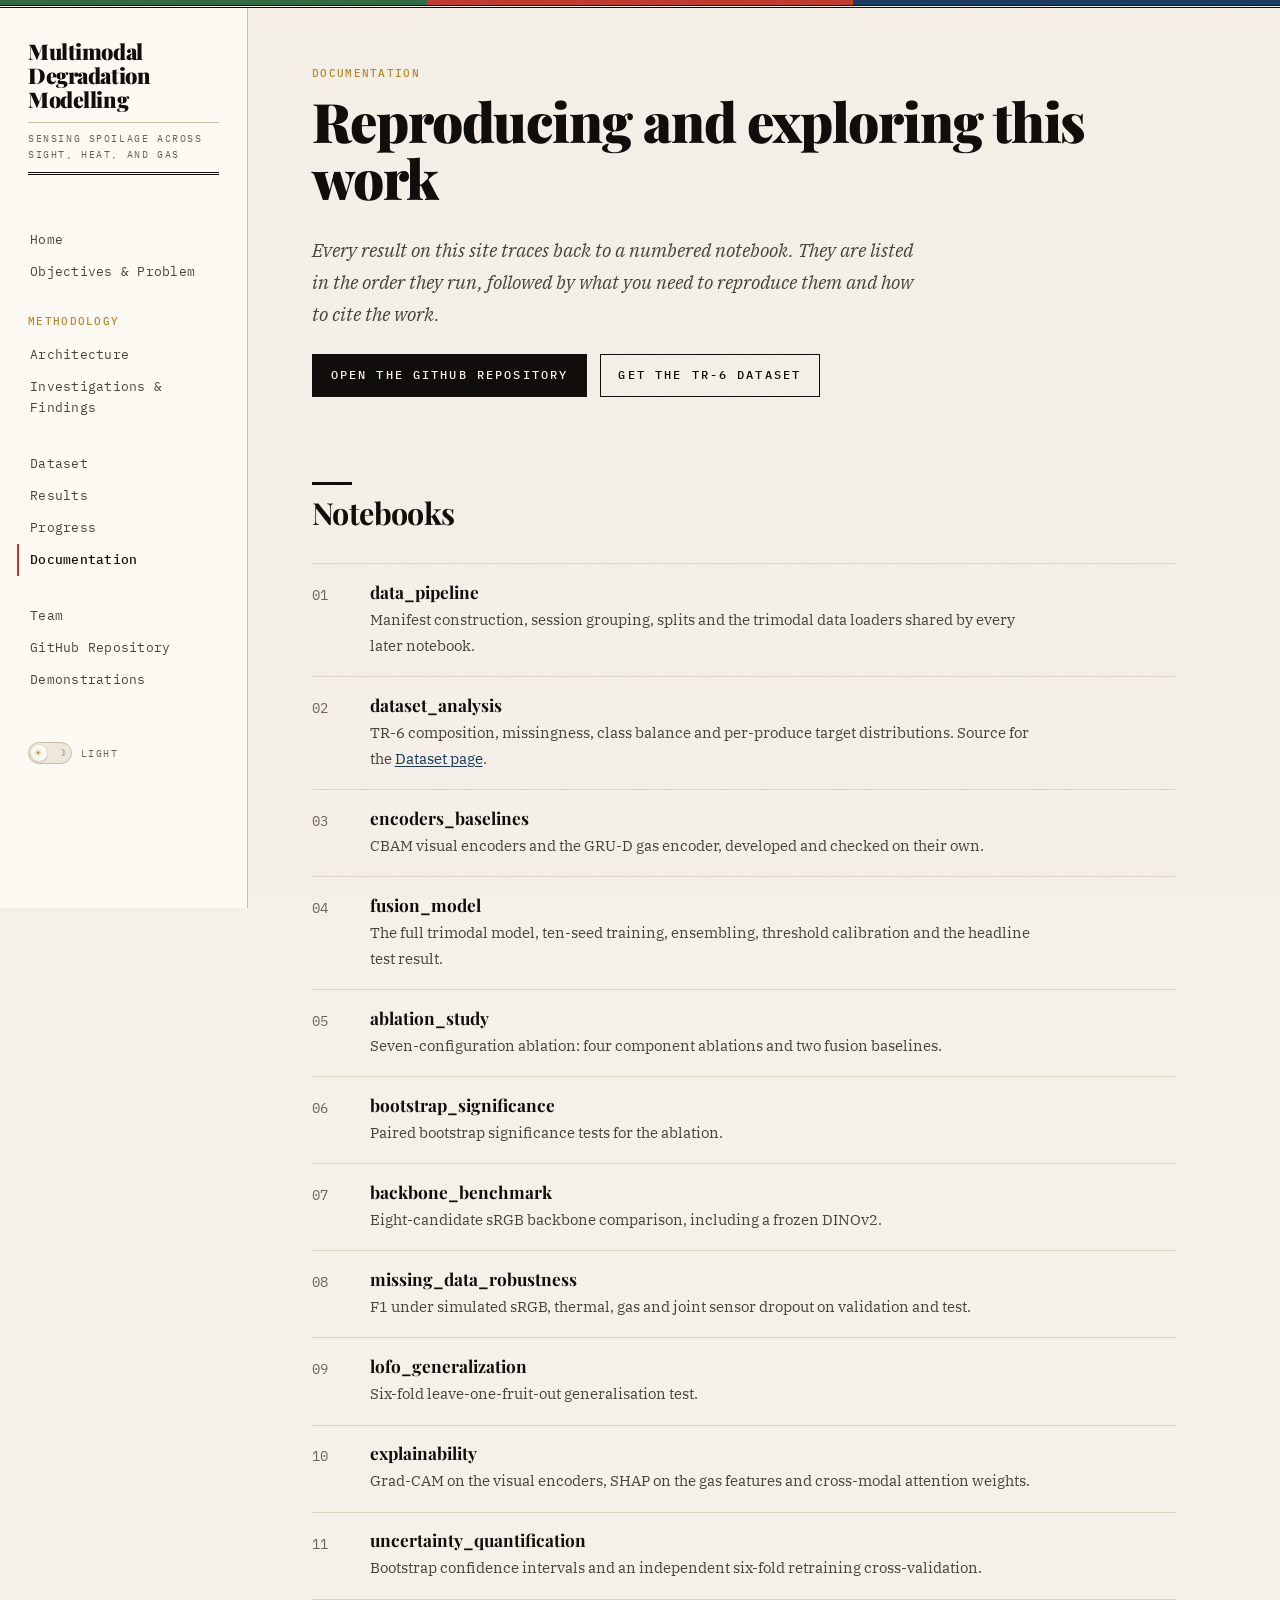
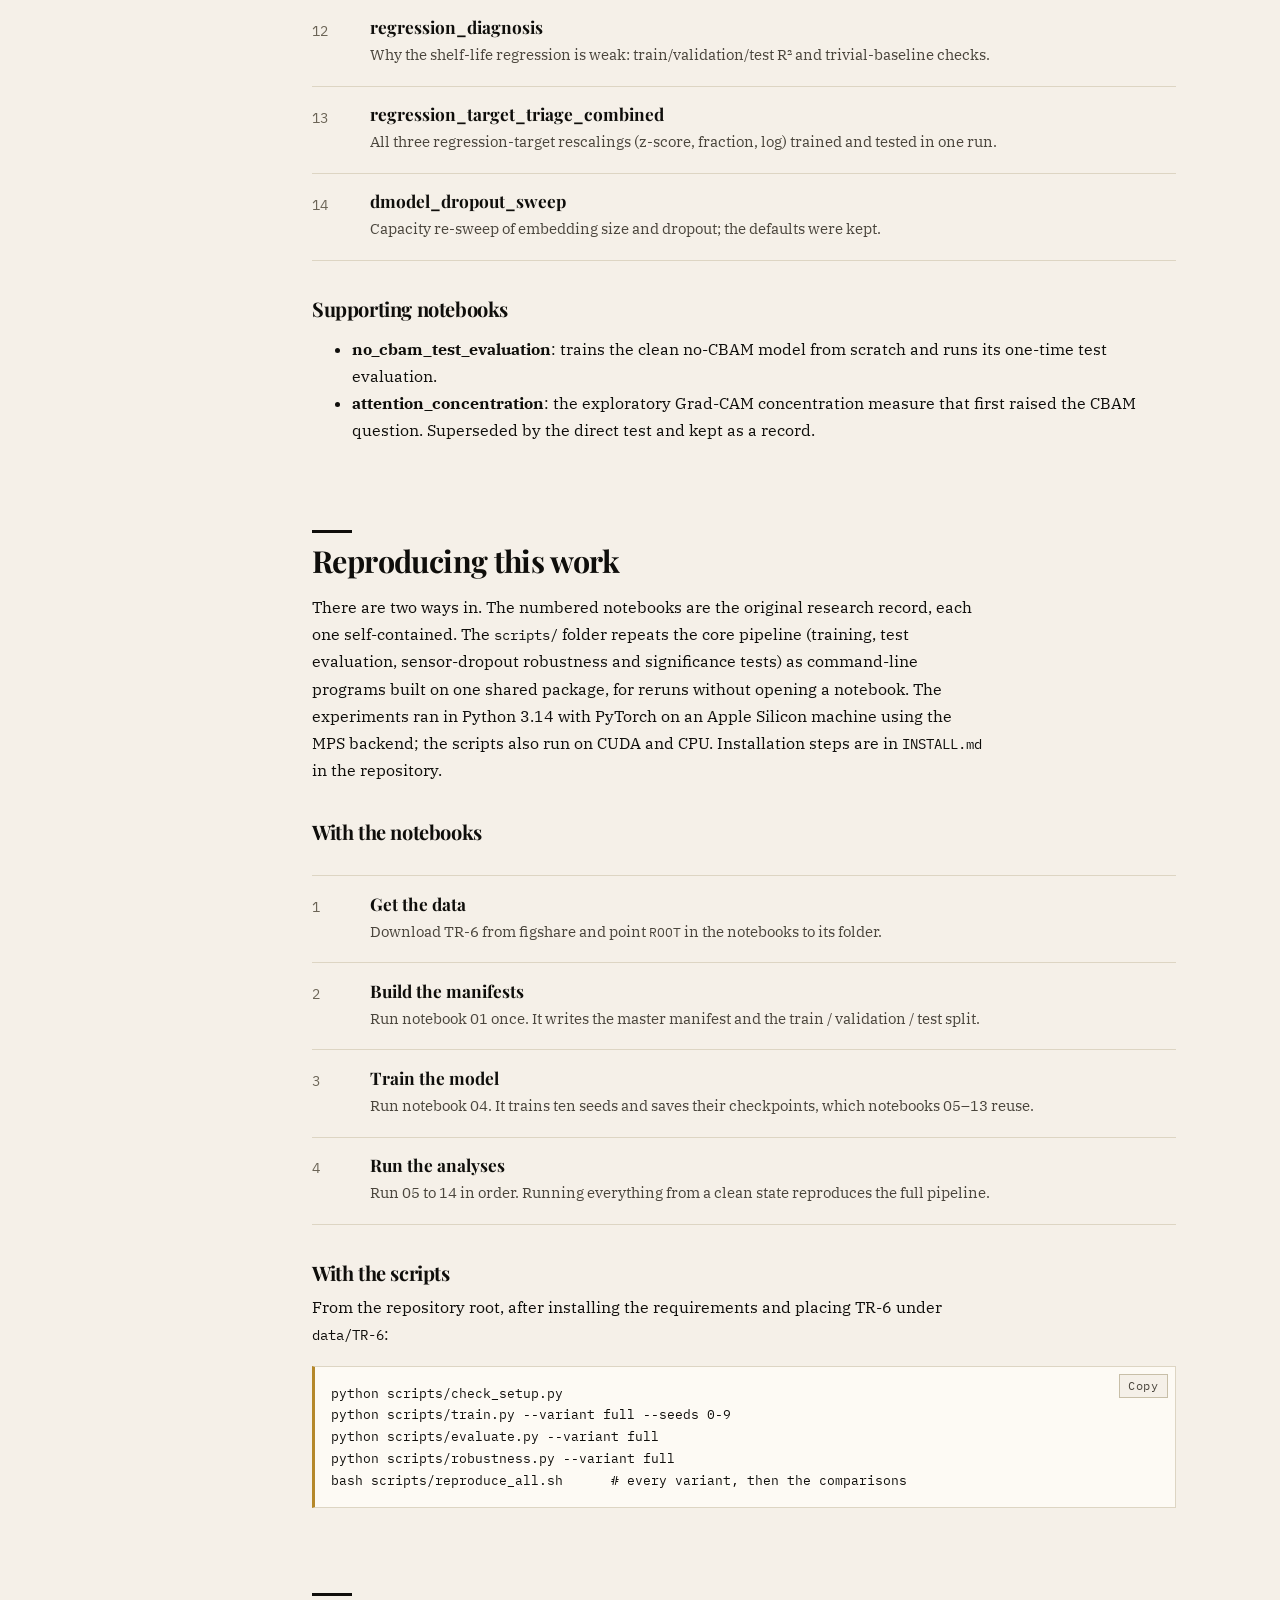
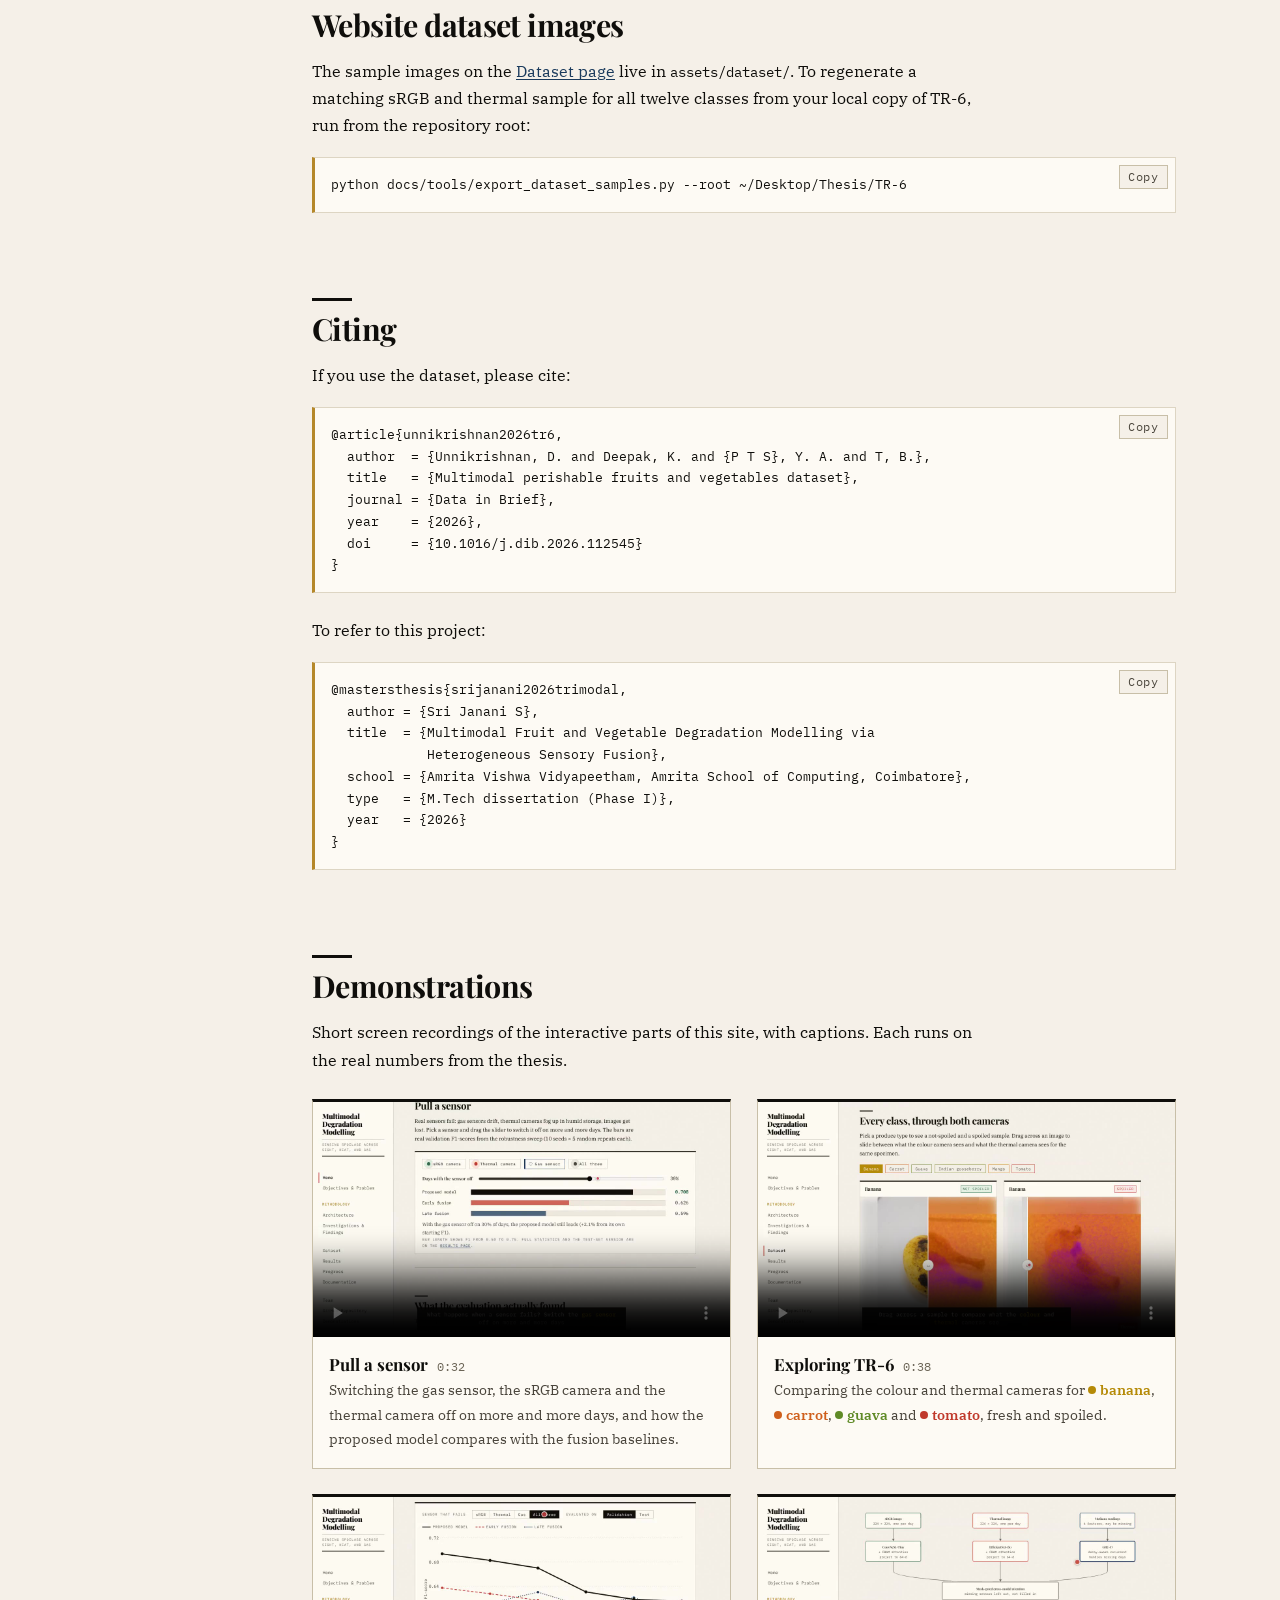
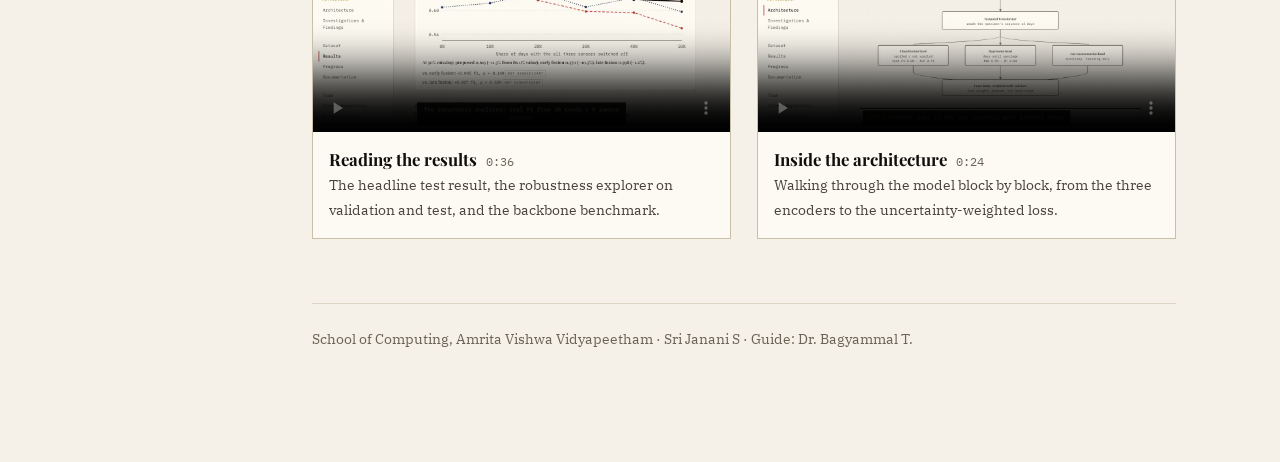
==== docs/documentation.html @ 1de63379 "Add project website for GitHub Pages Static site served from docs/ (Settings -> Pages -> main /docs)" ====
<!DOCTYPE html>
<html lang="en">
<head>
<meta charset="UTF-8">
<script>
  (function () {
    var saved = null;
    try { saved = localStorage.getItem('theme'); } catch (e) {}
    var theme = saved || (window.matchMedia && window.matchMedia('(prefers-color-scheme: dark)').matches ? 'dark' : 'light');
    document.documentElement.setAttribute('data-theme', theme);
  })();
</script>
<meta name="viewport" content="width=device-width, initial-scale=1.0">
<title>Documentation &middot; Multimodal Fruit &amp; Vegetable Degradation Modelling</title>
<meta name="description" content="The notebook pipeline behind every result, how to reproduce it, and how to cite the work.">
<meta property="og:title" content="Documentation &middot; Multimodal Fruit &amp; Vegetable Degradation Modelling">
<meta property="og:description" content="The notebook pipeline behind every result, how to reproduce it, and how to cite the work.">
<meta property="og:image" content="assets/figures/dataset_samples.jpg">
<link rel="icon" href="data:image/svg+xml,%3Csvg xmlns='http://www.w3.org/2000/svg' viewBox='0 0 30 30'%3E%3Crect width='10' height='30' fill='%233F6B4A'/%3E%3Crect x='10' width='10' height='30' fill='%23C1502E'/%3E%3Crect x='20' width='10' height='30' fill='%233E5C99'/%3E%3C/svg%3E">
<link rel="preconnect" href="https://fonts.googleapis.com">
<link href="https://fonts.googleapis.com/css2?family=Playfair+Display:wght@700;900&family=IBM+Plex+Mono:wght@300;400;500&family=IBM+Plex+Serif:ital,wght@0,400;0,600;1,400&display=swap" rel="stylesheet">
<link rel="stylesheet" href="styles.css">
</head>
<body>

<div class="tri-band"><span class="b-rgb"></span><span class="b-ir"></span><span class="b-gas"></span></div>

<div class="shell">
  <aside class="sidebar">
    <div class="sidebar-head">
      <div>
        <a href="index.html" class="sidebar-brand">Multimodal Degradation Modelling</a>
        <div class="sidebar-tagline">Sensing spoilage across sight, heat, and gas</div>
      </div>
      <button class="menu-toggle" type="button" aria-expanded="false">Menu</button>
    </div>
    <nav aria-label="Site">
      <div class="sidebar-group">
        <a href="index.html" class="nav-link">Home</a>
        <a href="objectives.html" class="nav-link">Objectives &amp; Problem</a>
      </div>
      <div class="sidebar-group">
        <div class="sidebar-group-label">Methodology</div>
        <a href="methodology.html" class="nav-link">Architecture</a>
        <a href="methodology.html#investigations" class="nav-link">Investigations &amp; Findings</a>
      </div>
      <div class="sidebar-group">
        <a href="dataset.html" class="nav-link">Dataset</a>
        <a href="results.html" class="nav-link">Results</a>
        <a href="progress.html" class="nav-link">Progress</a>
        <a href="documentation.html" class="nav-link active" aria-current="page">Documentation</a>
      </div>
      <div class="sidebar-group">
        <a href="team.html" class="nav-link">Team</a>
        <a href="https://github.com/srijanani2073/multimodal-fruit-spoilage-detection" class="nav-link">GitHub Repository</a>
        <a href="documentation.html#demos" class="nav-link">Demonstrations</a>
      </div>
    </nav>
    <button class="theme-toggle" type="button" aria-label="Toggle light and dark mode">
      <span class="toggle-track" aria-hidden="true"><span class="toggle-icon toggle-sun">&#9728;</span><span class="toggle-icon toggle-moon">&#9789;</span><span class="toggle-knob"></span></span>
      <span class="toggle-label" aria-hidden="true"></span>
    </button>
  </aside>

  <main id="main">

    <p class="kicker">Documentation</p>
    <h1>Reproducing and exploring this work</h1>
    <p class="lede">
      Every result on this site traces back to a numbered notebook. They are listed in the order
      they run, followed by what you need to reproduce them and how to cite the work.
    </p>
    <div class="btn-row" style="margin:1.5rem 0 0">
      <a href="https://github.com/srijanani2073/multimodal-fruit-spoilage-detection" class="btn primary">Open the GitHub repository</a>
      <a href="https://doi.org/10.6084/m9.figshare.30783827" class="btn">Get the TR-6 dataset</a>
    </div>

    <h2>Notebooks</h2>
    <ol class="sequence">
      <li><span class="num">01</span><div><h4>data_pipeline</h4><p>Manifest construction, session grouping, splits and the trimodal data loaders shared by every later notebook.</p></div></li>
      <li><span class="num">02</span><div><h4>dataset_analysis</h4><p>TR-6 composition, missingness, class balance and per-produce target distributions. Source for the <a href="dataset.html">Dataset page</a>.</p></div></li>
      <li><span class="num">03</span><div><h4>encoders_baselines</h4><p>CBAM visual encoders and the GRU-D gas encoder, developed and checked on their own.</p></div></li>
      <li><span class="num">04</span><div><h4>fusion_model</h4><p>The full trimodal model, ten-seed training, ensembling, threshold calibration and the headline test result.</p></div></li>
      <li><span class="num">05</span><div><h4>ablation_study</h4><p>Seven-configuration ablation: four component ablations and two fusion baselines.</p></div></li>
      <li><span class="num">06</span><div><h4>bootstrap_significance</h4><p>Paired bootstrap significance tests for the ablation.</p></div></li>
      <li><span class="num">07</span><div><h4>backbone_benchmark</h4><p>Eight-candidate sRGB backbone comparison, including a frozen DINOv2.</p></div></li>
      <li><span class="num">08</span><div><h4>missing_data_robustness</h4><p>F1 under simulated sRGB, thermal, gas and joint sensor dropout on validation and test.</p></div></li>
      <li><span class="num">09</span><div><h4>lofo_generalization</h4><p>Six-fold leave-one-fruit-out generalisation test.</p></div></li>
      <li><span class="num">10</span><div><h4>explainability</h4><p>Grad-CAM on the visual encoders, SHAP on the gas features and cross-modal attention weights.</p></div></li>
      <li><span class="num">11</span><div><h4>uncertainty_quantification</h4><p>Bootstrap confidence intervals and an independent six-fold retraining cross-validation.</p></div></li>
      <li><span class="num">12</span><div><h4>regression_diagnosis</h4><p>Why the shelf-life regression is weak: train/validation/test R&sup2; and trivial-baseline checks.</p></div></li>
      <li><span class="num">13</span><div><h4>regression_target_triage_combined</h4><p>All three regression-target rescalings (z-score, fraction, log) trained and tested in one run.</p></div></li>
      <li><span class="num">14</span><div><h4>dmodel_dropout_sweep</h4><p>Capacity re-sweep of embedding size and dropout; the defaults were kept.</p></div></li>
    </ol>

    <h3>Supporting notebooks</h3>
    <ul>
      <li><strong>no_cbam_test_evaluation</strong>: trains the clean no-CBAM model from scratch and runs its one-time test evaluation.</li>
      <li><strong>attention_concentration</strong>: the exploratory Grad-CAM concentration measure that first raised the CBAM question. Superseded by the direct test and kept as a record.</li>
    </ul>

    <h2>Reproducing this work</h2>
    <p>
      There are two ways in. The numbered notebooks are the original research record, each one
      self-contained. The <code>scripts/</code> folder repeats the core pipeline (training, test
      evaluation, sensor-dropout robustness and significance tests) as command-line programs built
      on one shared package, for reruns without opening a notebook. The experiments ran in Python
      3.14 with PyTorch on an Apple Silicon machine using the MPS backend; the scripts also run on
      CUDA and CPU. Installation steps are in <code>INSTALL.md</code> in the repository.
    </p>
    <h3>With the notebooks</h3>
    <ol class="sequence">
      <li><span class="num">1</span><div><h4>Get the data</h4><p>Download TR-6 from figshare and point <code>ROOT</code> in the notebooks to its folder.</p></div></li>
      <li><span class="num">2</span><div><h4>Build the manifests</h4><p>Run notebook 01 once. It writes the master manifest and the train / validation / test split.</p></div></li>
      <li><span class="num">3</span><div><h4>Train the model</h4><p>Run notebook 04. It trains ten seeds and saves their checkpoints, which notebooks 05&ndash;13 reuse.</p></div></li>
      <li><span class="num">4</span><div><h4>Run the analyses</h4><p>Run 05 to 14 in order. Running everything from a clean state reproduces the full pipeline.</p></div></li>
    </ol>

    <h3>With the scripts</h3>
    <p>From the repository root, after installing the requirements and placing TR-6 under <code>data/TR-6</code>:</p>
    <div class="cite"><pre id="cmd-scripts">python scripts/check_setup.py
python scripts/train.py --variant full --seeds 0-9
python scripts/evaluate.py --variant full
python scripts/robustness.py --variant full
bash scripts/reproduce_all.sh      # every variant, then the comparisons</pre><button class="copy-btn" type="button" data-copy="cmd-scripts">Copy</button></div>

    <h2>Website dataset images</h2>
    <p>
      The sample images on the <a href="dataset.html">Dataset page</a> live in
      <code>assets/dataset/</code>. To regenerate a matching sRGB and thermal sample for all twelve
      classes from your local copy of TR-6, run from the repository root:
    </p>
    <div class="cite"><pre id="cmd-export">python docs/tools/export_dataset_samples.py --root ~/Desktop/Thesis/TR-6</pre><button class="copy-btn" type="button" data-copy="cmd-export">Copy</button></div>

    <h2>Citing</h2>
    <p>If you use the dataset, please cite:</p>
    <div class="cite"><pre id="bib-dataset">@article{unnikrishnan2026tr6,
  author  = {Unnikrishnan, D. and Deepak, K. and {P T S}, Y. A. and T, B.},
  title   = {Multimodal perishable fruits and vegetables dataset},
  journal = {Data in Brief},
  year    = {2026},
  doi     = {10.1016/j.dib.2026.112545}
}</pre><button class="copy-btn" type="button" data-copy="bib-dataset">Copy</button></div>
    <p>To refer to this project:</p>
    <div class="cite"><pre id="bib-thesis">@mastersthesis{srijanani2026trimodal,
  author = {Sri Janani S},
  title  = {Multimodal Fruit and Vegetable Degradation Modelling via
            Heterogeneous Sensory Fusion},
  school = {Amrita Vishwa Vidyapeetham, Amrita School of Computing, Coimbatore},
  type   = {M.Tech dissertation (Phase I)},
  year   = {2026}
}</pre><button class="copy-btn" type="button" data-copy="bib-thesis">Copy</button></div>

    <h2 id="demos">Demonstrations</h2>
    <p>
      Short screen recordings of the interactive parts of this site, with captions. Each runs on
      the real numbers from the thesis.
    </p>
    <div class="demos">
      <figure class="demo">
        <video controls preload="metadata" playsinline poster="assets/video/demo-sensor.jpg">
          <source src="assets/video/demo-sensor.mp4" type="video/mp4">
        </video>
        <figcaption><b>Pull a sensor</b> <span class="muted">0:32</span><br>Switching the gas sensor, the sRGB camera and the thermal camera off on more and more days, and how the proposed model compares with the fusion baselines.</figcaption>
      </figure>
      <figure class="demo">
        <video controls preload="metadata" playsinline poster="assets/video/demo-dataset.jpg">
          <source src="assets/video/demo-dataset.mp4" type="video/mp4">
        </video>
        <figcaption><b>Exploring TR-6</b> <span class="muted">0:38</span><br>Comparing the colour and thermal cameras for banana, carrot, guava and tomato, fresh and spoiled.</figcaption>
      </figure>
      <figure class="demo">
        <video controls preload="metadata" playsinline poster="assets/video/demo-results.jpg">
          <source src="assets/video/demo-results.mp4" type="video/mp4">
        </video>
        <figcaption><b>Reading the results</b> <span class="muted">0:36</span><br>The headline test result, the robustness explorer on validation and test, and the backbone benchmark.</figcaption>
      </figure>
      <figure class="demo">
        <video controls preload="metadata" playsinline poster="assets/video/demo-architecture.jpg">
          <source src="assets/video/demo-architecture.mp4" type="video/mp4">
        </video>
        <figcaption><b>Inside the architecture</b> <span class="muted">0:24</span><br>Walking through the model block by block, from the three encoders to the uncertainty-weighted loss.</figcaption>
      </figure>
    </div>

    <footer class="page-footer">
      <p>School of Computing, Amrita Vishwa Vidyapeetham &middot; Sri Janani S &middot; Guide: Dr. Bagyammal T.</p>
    </footer>
  </main>
</div>

<script src="theme.js"></script>
<script src="site.js"></script>
</body>
</html>
---- docs/styles.css ----
/* ============================================================
   Design tokens
   ============================================================ */
:root {
  --paper: #F6F5F1;
  --paper-raised: #FCFBF8;
  --ink: #1E2124;
  --ink-soft: #52585C;
  --ink-faint: #8A8F91;
  --hairline: #D8D6CE;
  --hairline-strong: #B9B6AA;

  --rgb-accent: #3F6B4A;
  --rgb-accent-soft: #E7EEE7;
  --ir-accent: #C1502E;
  --ir-accent-soft: #F5E5DD;
  --gas-accent: #3E5C99;
  --gas-accent-soft: #E4E9F3;

  --font-head: 'Space Grotesk', 'Arial Narrow', sans-serif;
  --font-body: 'Source Serif 4', Georgia, serif;
  --font-mono: 'IBM Plex Mono', 'Courier New', monospace;

  --content-max: 42rem;
  --wide-max: 62rem;
  --sidebar-w: 15.5rem;
}

/* Dark theme: not a naive inversion. Accents are brightened specifically
   for dark-background contrast, since the light-mode greens/oranges/blues
   read as muddy on a dark surface at the same saturation and lightness. */
html[data-theme="dark"] {
  --paper: #18191B;
  --paper-raised: #212325;
  --ink: #EDEBE4;
  --ink-soft: #B8B6AC;
  --ink-faint: #7A7D76;
  --hairline: #35373A;
  --hairline-strong: #4A4C46;

  --rgb-accent: #6FAE7D;
  --rgb-accent-soft: #24352A;
  --ir-accent: #E2794F;
  --ir-accent-soft: #3A2820;
  --gas-accent: #8AA3DE;
  --gas-accent-soft: #232B3D;
}

html, body { transition: background-color 0.15s ease, color 0.15s ease; }

/* ============================================================
   Theme toggle -- icon-only, sun/moon swap
   ============================================================ */
.theme-toggle {
  display: inline-flex;
  align-items: center;
  justify-content: center;
  width: 2.3rem;
  height: 2.3rem;
  border: 1px solid var(--hairline-strong);
  border-radius: 50%;
  background: none;
  color: var(--ink-soft);
  cursor: pointer;
  margin: 1.4rem 0 0.4rem;
  padding: 0;
}
.theme-toggle:hover { color: var(--ink); border-color: var(--ink-soft); }
.theme-toggle svg { width: 17px; height: 17px; display: block; }
.theme-toggle .icon-moon { display: none; }
html[data-theme="dark"] .theme-toggle .icon-sun { display: none; }
html[data-theme="dark"] .theme-toggle .icon-moon { display: block; }

* { box-sizing: border-box; }
html { scroll-behavior: smooth; }

body {
  margin: 0;
  background: var(--paper);
  color: var(--ink);
  font-family: var(--font-body);
  font-size: 17px;
  line-height: 1.6;
  -webkit-font-smoothing: antialiased;
}

h1, h2, h3, h4 {
  font-family: var(--font-head);
  font-weight: 500;
  letter-spacing: -0.01em;
  line-height: 1.15;
  margin: 0 0 0.5em 0;
  color: var(--ink);
}

h1 { font-size: clamp(2rem, 4vw, 3rem); font-weight: 600; }
h2 { font-size: clamp(1.5rem, 2.6vw, 1.9rem); margin-top: 2.6em; }
h3 { font-size: 1.25rem; margin-top: 1.8em; }
h4 { font-size: 1.02rem; text-transform: none; margin-top: 1.4em; color: var(--ink-soft); }

p { margin: 0 0 1.1em 0; max-width: var(--content-max); }
a { color: var(--gas-accent); text-decoration-thickness: 1px; text-underline-offset: 2px; }
a:hover { color: var(--ir-accent); }

::selection { background: var(--rgb-accent-soft); }

/* Visible keyboard focus, always */
a:focus-visible, button:focus-visible, [tabindex]:focus-visible {
  outline: 2px solid var(--gas-accent);
  outline-offset: 2px;
}

@media (prefers-reduced-motion: reduce) {
  html { scroll-behavior: auto; }
  * { animation-duration: 0.001ms !important; transition-duration: 0.001ms !important; }
}

/* ============================================================
   Tri-band motif -- the one recurring bold element
   ============================================================ */
.tri-band {
  display: flex;
  height: 6px;
  width: 100%;
}
.tri-band span { flex: 1; }
.tri-band .b-rgb { background: var(--rgb-accent); }
.tri-band .b-ir { background: var(--ir-accent); }
.tri-band .b-gas { background: var(--gas-accent); }

.tri-band.thin { height: 3px; }

/* ============================================================
   Shell layout: sidebar + main
   ============================================================ */
.shell {
  display: grid;
  grid-template-columns: var(--sidebar-w) 1fr;
  min-height: 100vh;
}

.sidebar {
  border-right: 1px solid var(--hairline);
  padding: 2rem 1.75rem;
  position: sticky;
  top: 0;
  height: 100vh;
  overflow-y: auto;
  background: var(--paper-raised);
}

.sidebar-brand {
  font-family: var(--font-head);
  font-weight: 600;
  font-size: 1.05rem;
  line-height: 1.3;
  margin-bottom: 0.2rem;
  color: var(--ink);
  text-decoration: none;
  display: block;
}
.sidebar-brand:hover { color: var(--ink); }
.sidebar-tagline {
  font-family: var(--font-body);
  font-style: italic;
  font-size: 0.85rem;
  color: var(--ink-faint);
  margin-bottom: 1.6rem;
}

.sidebar nav { margin-top: 1.5rem; }
.sidebar-group { margin-bottom: 1.5rem; }
.sidebar-group-label {
  font-family: var(--font-head);
  font-size: 0.72rem;
  letter-spacing: 0.04em;
  color: var(--ink-faint);
  margin-bottom: 0.5rem;
  font-weight: 500;
}
.sidebar a.nav-link {
  display: block;
  font-family: var(--font-head);
  font-size: 0.92rem;
  color: var(--ink-soft);
  text-decoration: none;
  padding: 0.32rem 0;
  border-left: 2px solid transparent;
  padding-left: 0.7rem;
  margin-left: -0.7rem;
}
.sidebar a.nav-link:hover { color: var(--ink); }
.sidebar a.nav-link.active {
  color: var(--ink);
  border-left-color: var(--gas-accent);
  font-weight: 500;
}

main {
  padding: 3.5rem 4rem 6rem;
  max-width: var(--wide-max);
}

@media (max-width: 900px) {
  .shell { grid-template-columns: 1fr; }
  .sidebar {
    position: relative;
    height: auto;
    border-right: none;
    border-bottom: 1px solid var(--hairline);
  }
  main { padding: 2rem 1.5rem 4rem; }
}

/* ============================================================
   Typography helpers
   ============================================================ */
.lede {
  font-size: 1.18rem;
  color: var(--ink-soft);
  max-width: 38rem;
}

.kicker {
  font-family: var(--font-head);
  font-size: 0.8rem;
  color: var(--ink-faint);
  margin-bottom: 0.6rem;
}

hr.rule {
  border: none;
  border-top: 1px solid var(--hairline);
  margin: 2.5rem 0;
}

/* ============================================================
   Modality tags -- used wherever a finding/section relates to
   a specific sensing channel
   ============================================================ */
.tag {
  display: inline-flex;
  align-items: center;
  gap: 0.4em;
  font-family: var(--font-head);
  font-size: 0.78rem;
  padding: 0.2em 0.65em;
  border-radius: 3px;
  border: 1px solid var(--hairline-strong);
  color: var(--ink-soft);
  margin: 0 0.4em 0.4em 0;
}
.tag .dot { width: 7px; height: 7px; border-radius: 50%; flex: none; }
.tag.rgb { border-color: var(--rgb-accent); color: var(--rgb-accent); background: var(--rgb-accent-soft); }
.tag.rgb .dot { background: var(--rgb-accent); }
.tag.ir { border-color: var(--ir-accent); color: var(--ir-accent); background: var(--ir-accent-soft); }
.tag.ir .dot { background: var(--ir-accent); }
.tag.gas { border-color: var(--gas-accent); color: var(--gas-accent); background: var(--gas-accent-soft); }
.tag.gas .dot { background: var(--gas-accent); }

/* ============================================================
   Data tables -- tabular figures for real numeric data, not
   decorative monospace elsewhere
   ============================================================ */
table.data {
  border-collapse: collapse;
  width: 100%;
  margin: 1.5rem 0 2rem;
  font-family: var(--font-mono);
  font-size: 0.88rem;
  font-variant-numeric: tabular-nums;
}
table.data caption {
  font-family: var(--font-body);
  font-style: italic;
  color: var(--ink-soft);
  text-align: left;
  margin-bottom: 0.6rem;
  font-size: 0.95rem;
}
table.data th, table.data td {
  text-align: right;
  padding: 0.55rem 0.9rem;
  border-bottom: 1px solid var(--hairline);
}
table.data th:first-child, table.data td:first-child {
  text-align: left;
  font-family: var(--font-body);
  font-variant-numeric: normal;
}
table.data thead th {
  font-family: var(--font-head);
  font-size: 0.75rem;
  color: var(--ink-soft);
  font-weight: 500;
  border-bottom: 1px solid var(--hairline-strong);
}
table.data tbody tr:hover { background: var(--paper-raised); }
table.data .best { color: var(--rgb-accent); font-weight: 600; }
table.data .worst { color: var(--ir-accent); }

/* ============================================================
   Numbered sequence -- earned use only (Progress, investigation log)
   ============================================================ */
.sequence { list-style: none; margin: 2rem 0; padding: 0; }
.sequence li {
  display: grid;
  grid-template-columns: 2.6rem 1fr;
  gap: 1rem;
  padding: 1.1rem 0;
  border-top: 1px solid var(--hairline);
}
.sequence li:last-child { border-bottom: 1px solid var(--hairline); }
.sequence .num {
  font-family: var(--font-mono);
  font-size: 0.85rem;
  color: var(--ink-faint);
  padding-top: 0.15rem;
}
.sequence h4 { margin: 0 0 0.3em 0; color: var(--ink); }
.sequence p { margin: 0; color: var(--ink-soft); font-size: 0.95rem; }

/* ============================================================
   Phase timeline -- vertical spine, distinct from .sequence
   since this is genuinely time-based rather than topical
   ============================================================ */
.timeline { position: relative; margin: 2.5rem 0; padding-left: 2.2rem; }
.timeline::before {
  content: "";
  position: absolute;
  left: 0.4rem;
  top: 0.4rem;
  bottom: 0.4rem;
  width: 1px;
  background: var(--hairline-strong);
}
.phase { position: relative; margin-bottom: 2.4rem; }
.phase:last-child { margin-bottom: 0; }
.phase::before {
  content: "";
  position: absolute;
  left: -2.2rem;
  top: 0.3rem;
  width: 9px;
  height: 9px;
  border-radius: 50%;
  background: var(--paper);
  border: 2px solid var(--ink-faint);
}
.phase.current::before { border-color: var(--gas-accent); background: var(--gas-accent); }
.phase-header {
  display: flex;
  align-items: baseline;
  gap: 0.7rem;
  flex-wrap: wrap;
}
.phase-title {
  font-family: var(--font-head);
  font-size: 1.08rem;
  font-weight: 500;
  color: var(--ink);
}
.phase-status {
  font-family: var(--font-head);
  font-size: 0.72rem;
  color: var(--ink-faint);
  border: 1px solid var(--hairline-strong);
  border-radius: 3px;
  padding: 0.1em 0.5em;
}
.phase.current .phase-status { color: var(--gas-accent); border-color: var(--gas-accent); }
.phase-milestones {
  list-style: none;
  margin: 0.7rem 0 0;
  padding: 0;
}
.phase-milestones li {
  font-size: 0.94rem;
  color: var(--ink-soft);
  padding: 0.2rem 0;
}
.phase-milestones li::before { content: "\2022\00a0\00a0"; color: var(--ink-faint); }

/* ============================================================
   Metric strip -- headline numbers, restrained (not SaaS cards)
   ============================================================ */
.metric-strip {
  display: grid;
  grid-template-columns: repeat(auto-fit, minmax(9rem, 1fr));
  gap: 0;
  border-top: 1px solid var(--hairline-strong);
  border-bottom: 1px solid var(--hairline-strong);
  margin: 2rem 0;
}
.metric {
  padding: 1.3rem 1.4rem;
  border-left: 1px solid var(--hairline);
}
.metric:first-child { border-left: none; }
.metric .value {
  font-family: var(--font-mono);
  font-size: 1.9rem;
  font-variant-numeric: tabular-nums;
  color: var(--ink);
  display: block;
}
.metric .label {
  font-family: var(--font-head);
  font-size: 0.78rem;
  color: var(--ink-soft);
  margin-top: 0.25rem;
}
@media (max-width: 640px) {
  .metric-strip { grid-template-columns: repeat(2, 1fr); }
  .metric { border-left: none; border-top: 1px solid var(--hairline); }
  .metric:nth-child(odd) { border-left: none; }
}

/* ============================================================
   Callout -- honest findings, limitations, negative results
   ============================================================ */
.callout {
  border-left: 3px solid var(--ink-faint);
  padding: 0.9rem 1.3rem;
  margin: 1.8rem 0;
  background: var(--paper-raised);
  font-size: 0.97rem;
}
.callout.finding { border-left-color: var(--rgb-accent); }
.callout.limitation { border-left-color: var(--ir-accent); }
.callout p:last-child { margin-bottom: 0; }
.callout .callout-label {
  font-family: var(--font-head);
  font-size: 0.78rem;
  color: var(--ink-soft);
  margin-bottom: 0.4rem;
}

/* ============================================================
   Buttons / links -- plain, active-voice, no arrow suffixes
   ============================================================ */
.btn {
  display: inline-block;
  font-family: var(--font-head);
  font-size: 0.92rem;
  padding: 0.6em 1.2em;
  border: 1px solid var(--ink);
  color: var(--ink);
  text-decoration: none;
  border-radius: 2px;
}
.btn:hover { background: var(--ink); color: var(--paper); }
.btn.primary { background: var(--ink); color: var(--paper); }
.btn.primary:hover { background: var(--gas-accent); border-color: var(--gas-accent); color: #fff; }

/* ============================================================
   Footer
   ============================================================ */
footer.page-footer {
  margin-top: 4rem;
  padding-top: 1.5rem;
  border-top: 1px solid var(--hairline);
  font-size: 0.85rem;
  color: var(--ink-faint);
}

/* ============================================================
   Additions for the expanded site. Same idiom as above:
   hairlines, small radii, no shadows, sentence-case labels.
   ============================================================ */
:root { --plate: #FFFFFF; --paper-sunk: #EEEDE7; }
html[data-theme="dark"] { --plate: #F4F3EF; --paper-sunk: #141516; }

img { max-width: 100%; }
code { font-family: var(--font-mono); font-size: 0.86em; }
.small { font-size: 0.88rem; color: var(--ink-soft); }
.muted { color: var(--ink-faint); }
.mono { font-family: var(--font-mono); font-size: 0.86em; }
.btn-row { display: flex; flex-wrap: wrap; gap: 0.8rem; margin: 2rem 0 3rem; }

/* Wide tables scroll inside their own box on small screens */
.table-wrap { overflow-x: auto; margin: 1.5rem 0 2rem; }
.table-wrap table.data { margin: 0; }
table.data td.left { text-align: left; }
table.data tr.total td { font-weight: 600; border-top: 1px solid var(--hairline-strong); }

/* Mobile menu button (sidebar collapses on narrow screens) */
.sidebar-head { display: flex; align-items: flex-start; justify-content: space-between; gap: 0.75rem; }
.menu-toggle {
  display: none; border: 1px solid var(--hairline-strong); background: none; color: var(--ink);
  font-family: var(--font-head); font-size: 0.85rem; padding: 0.35rem 0.75rem; border-radius: 2px; cursor: pointer;
}
@media (max-width: 900px) {
  .menu-toggle { display: inline-block; }
  .sidebar-tagline { margin-bottom: 0; }
  .sidebar nav, .sidebar .theme-toggle { display: none; }
  .sidebar.open nav { display: block; }
  .sidebar.open .theme-toggle { display: inline-flex; }
}

/* Two callouts side by side */
.split-callouts { display: grid; grid-template-columns: repeat(2, minmax(0, 1fr)); gap: 1.2rem; margin: 1.8rem 0; }
.split-callouts .callout { margin: 0; }
.callout.note { border-left-color: var(--gas-accent); }
@media (max-width: 760px) { .split-callouts { grid-template-columns: 1fr; } }

.two-col { display: grid; grid-template-columns: minmax(0, 1fr) minmax(0, 1fr); gap: 2rem; align-items: start; }
@media (max-width: 860px) { .two-col { grid-template-columns: 1fr; } }

/* Significance marks reuse the tag shape */
.pill {
  display: inline-block; font-family: var(--font-head); font-size: 0.75rem; padding: 0.05em 0.5em;
  border: 1px solid var(--hairline-strong); border-radius: 3px; color: var(--ink-soft); white-space: nowrap;
}
.pill.sig { border-color: var(--rgb-accent); color: var(--rgb-accent); background: var(--rgb-accent-soft); }
.pill.nom { border-color: var(--ir-accent); color: var(--ir-accent); }
.pill.ns { color: var(--ink-faint); }

/* Segmented controls */
.controls { display: flex; flex-wrap: wrap; gap: 0.8rem 1.2rem; align-items: center; margin: 0 0 1rem; }
.controls .ctl-label { font-family: var(--font-head); font-size: 0.8rem; color: var(--ink-faint); }
.seg { display: inline-flex; flex-wrap: wrap; border: 1px solid var(--hairline-strong); border-radius: 2px; }
.seg button {
  font-family: var(--font-head); font-size: 0.85rem; padding: 0.4em 0.9em; border: none;
  border-left: 1px solid var(--hairline); background: none; color: var(--ink-soft); cursor: pointer;
}
.seg button:first-child { border-left: none; }
.seg button:hover { color: var(--ink); }
.seg button[aria-pressed="true"] { background: var(--ink); color: var(--paper); }
.seg button.rgb[aria-pressed="true"] { background: var(--rgb-accent); }
.seg button.ir[aria-pressed="true"] { background: var(--ir-accent); }
.seg button.gas[aria-pressed="true"] { background: var(--gas-accent); }

/* Figures, with a click-to-enlarge lightbox */
figure.fig { margin: 2rem 0; }
figure.fig .plate { display: block; background: var(--plate); border: 1px solid var(--hairline); padding: 0.8rem; cursor: zoom-in; }
figure.fig .plate img { display: block; width: 100%; height: auto; }
figure.fig figcaption { font-size: 0.9rem; color: var(--ink-soft); margin-top: 0.6rem; max-width: var(--content-max); }
figure.fig figcaption b { font-family: var(--font-head); font-weight: 500; color: var(--ink); }
.lightbox {
  position: fixed; inset: 0; z-index: 100; display: flex; align-items: center; justify-content: center;
  background: rgba(14, 15, 16, 0.86); padding: 1rem; cursor: zoom-out;
}
.lightbox .lb-inner { background: var(--plate); padding: 1rem; max-width: min(1400px, 100%); max-height: 100%; overflow: auto; }
.lightbox img { display: block; max-width: 100%; max-height: calc(100vh - 6rem); height: auto; margin: 0 auto; }
.lightbox .lb-close {
  position: absolute; top: 12px; right: 12px; width: 2.3rem; height: 2.3rem; border-radius: 50%;
  background: var(--paper-raised); color: var(--ink); border: 1px solid var(--hairline-strong); font-size: 1.2rem; cursor: pointer;
}

/* Specimen viewer on the home page */
.specimen { border-top: 1px solid var(--hairline-strong); border-bottom: 1px solid var(--hairline-strong); margin: 2rem 0; max-width: 34rem; }
.specimen-head {
  display: flex; justify-content: space-between; align-items: center; gap: 0.5rem; flex-wrap: wrap;
  padding: 0.7rem 0; font-family: var(--font-head); font-size: 0.85rem; color: var(--ink-soft);
}
.specimen-head b { color: var(--ink); font-weight: 500; }
.specimen-view { position: relative; aspect-ratio: 4 / 3; background: var(--paper-raised); overflow: hidden; }
.specimen-view img { position: absolute; inset: 0; width: 100%; height: 100%; object-fit: cover; transition: opacity 0.9s ease; }
.specimen-view .layer-ir { opacity: 0; }
.specimen[data-mode="ir"] .layer-ir { opacity: 1; }
.specimen-view .chan {
  position: absolute; left: 0.7rem; top: 0.7rem; font-family: var(--font-head); font-size: 0.78rem;
  padding: 0.2em 0.65em; border-radius: 3px; background: var(--rgb-accent); color: var(--plate);
}
.specimen[data-mode="ir"] .chan { background: var(--ir-accent); }
.specimen-gas { padding: 0.8rem 0 0.4rem; }
.specimen-gas .row { display: flex; justify-content: space-between; font-family: var(--font-head); font-size: 0.8rem; color: var(--ink-soft); }
.specimen-foot { display: grid; grid-template-columns: repeat(3, minmax(0, 1fr)); border-top: 1px solid var(--hairline); }
.specimen-foot button {
  font-family: var(--font-head); font-size: 0.85rem; padding: 0.6rem 0.4rem; border: none;
  border-left: 1px solid var(--hairline); background: none; color: var(--ink-soft); cursor: pointer;
}
.specimen-foot button:first-child { border-left: none; }
.specimen-foot button[aria-pressed="true"] { color: var(--ink); }
.specimen-foot button.rgb[aria-pressed="true"] { box-shadow: inset 0 -3px 0 var(--rgb-accent); }
.specimen-foot button.ir[aria-pressed="true"] { box-shadow: inset 0 -3px 0 var(--ir-accent); }
.specimen-foot button.gas[aria-pressed="true"] { box-shadow: inset 0 -3px 0 var(--gas-accent); }
.specimen-verdict {
  display: flex; justify-content: space-between; gap: 0.6rem; flex-wrap: wrap;
  padding: 0.6rem 0; border-top: 1px solid var(--hairline); font-family: var(--font-head); font-size: 0.82rem; color: var(--ink-soft);
}
.specimen-verdict b { color: var(--ink); font-weight: 500; }

/* Dataset gallery */
.gallery-tabs { display: flex; flex-wrap: wrap; gap: 0.5rem; margin: 1.2rem 0 1.4rem; }
.gallery-tabs button {
  font-family: var(--font-head); font-size: 0.88rem; padding: 0.45em 0.95em; border-radius: 2px;
  border: 1px solid var(--hairline-strong); background: none; color: var(--ink-soft); cursor: pointer;
}
.gallery-tabs button:hover { color: var(--ink); border-color: var(--ink-soft); }
.gallery-tabs button[aria-pressed="true"] { background: var(--ink); border-color: var(--ink); color: var(--paper); }
.class-pair { display: grid; grid-template-columns: repeat(2, minmax(0, 1fr)); gap: 1.4rem; }
@media (max-width: 760px) { .class-pair { grid-template-columns: 1fr; } }
.class-card { border: 1px solid var(--hairline); background: var(--paper-raised); min-width: 0; }
.class-card-head {
  display: flex; justify-content: space-between; align-items: center; gap: 0.6rem;
  padding: 0.65rem 0.9rem; border-bottom: 1px solid var(--hairline); font-family: var(--font-head); font-size: 0.92rem;
}
.label-chip { font-family: var(--font-head); font-size: 0.78rem; padding: 0.15em 0.6em; border-radius: 3px; border: 1px solid currentColor; }
.label-chip.fresh { color: var(--rgb-accent); background: var(--rgb-accent-soft); }
.label-chip.spoiled { color: var(--ir-accent); background: var(--ir-accent-soft); }
.class-card-foot { padding: 0.65rem 0.9rem; font-size: 0.86rem; color: var(--ink-soft); border-top: 1px solid var(--hairline); }

/* Drag to slide between the sRGB and thermal image */
.compare { position: relative; aspect-ratio: 1 / 1; background: var(--paper-raised); overflow: hidden; touch-action: pan-y; user-select: none; }
.compare img { position: absolute; inset: 0; width: 100%; height: 100%; object-fit: contain; pointer-events: none; }
.compare img.bg { object-fit: cover; filter: blur(14px); opacity: 0.85; }
.compare .over { clip-path: inset(0 0 0 var(--cut, 50%)); }
.compare .handle {
  position: absolute; top: 0; bottom: 0; left: var(--cut, 50%); width: 2px; background: var(--plate);
  transform: translateX(-1px); pointer-events: none;
}
.compare .handle::after {
  content: "\2194"; position: absolute; top: 50%; left: 50%; transform: translate(-50%, -50%);
  width: 2rem; height: 2rem; border-radius: 50%; background: var(--plate); color: #1E2124;
  border: 1px solid var(--hairline-strong); display: grid; place-items: center; font-size: 1rem;
}
.compare input[type="range"] { position: absolute; inset: 0; width: 100%; height: 100%; opacity: 0; cursor: ew-resize; margin: 0; }
.compare .cap {
  position: absolute; bottom: 0.6rem; font-family: var(--font-head); font-size: 0.75rem; padding: 0.15em 0.55em;
  border-radius: 3px; color: var(--plate); pointer-events: none;
}
.compare .cap.l { left: 0.6rem; background: var(--rgb-accent); }
.compare .cap.r { right: 0.6rem; background: var(--ir-accent); }
.compare-empty {
  position: absolute; inset: 0; display: grid; place-items: center; text-align: center; padding: 1.5rem;
  font-family: var(--font-head); font-size: 0.88rem; color: var(--ink-faint);
  background: repeating-linear-gradient(135deg, var(--paper-sunk) 0 10px, var(--paper-raised) 10px 20px);
}
.fruit-facts {
  display: grid; grid-template-columns: repeat(4, minmax(0, 1fr)); margin: 1.4rem 0 0;
  border-top: 1px solid var(--hairline-strong); border-bottom: 1px solid var(--hairline-strong);
}
.fruit-facts div { padding: 0.9rem 1rem; border-left: 1px solid var(--hairline); min-width: 0; }
.fruit-facts div:first-child { border-left: none; }
.fruit-facts b { display: block; font-family: var(--font-mono); font-size: 1.3rem; font-weight: 400; font-variant-numeric: tabular-nums; }
.fruit-facts span { font-family: var(--font-head); font-size: 0.78rem; color: var(--ink-soft); }
@media (max-width: 640px) {
  .fruit-facts { grid-template-columns: repeat(2, minmax(0, 1fr)); }
  .fruit-facts div:nth-child(3) { border-left: none; }
  .fruit-facts div:nth-child(n+3) { border-top: 1px solid var(--hairline); }
}
.contact { display: grid; grid-template-columns: repeat(6, minmax(0, 1fr)); gap: 0.6rem; margin: 1.2rem 0; }
.contact button { border: 1px solid var(--hairline); padding: 0; background: var(--paper-raised); cursor: pointer; text-align: left; color: var(--ink); }
.contact button:hover { border-color: var(--ink-soft); }
.contact .thumbs { display: grid; grid-template-columns: 1fr 1fr; }
.contact .thumbs span {
  aspect-ratio: 1 / 1; display: block; background-color: var(--paper-sunk); background-position: center; background-size: cover;
  background-image: var(--img), repeating-linear-gradient(135deg, var(--paper-sunk) 0 6px, var(--paper-raised) 6px 12px);
}
.contact .cn { display: block; font-family: var(--font-head); font-size: 0.76rem; padding: 0.35rem 0.45rem; }
@media (max-width: 860px) { .contact { grid-template-columns: repeat(3, minmax(0, 1fr)); } }

/* Horizontal bars (label balance, splits) */
.bars { display: grid; gap: 0.55rem; margin: 1rem 0; }
.bar-row { display: grid; grid-template-columns: 9rem minmax(0, 1fr) 2.6rem; gap: 0.8rem; align-items: center; font-size: 0.9rem; }
.bar-row .bn { font-family: var(--font-head); }
.bar-row .bv { font-family: var(--font-mono); font-size: 0.82rem; color: var(--ink-soft); text-align: right; font-variant-numeric: tabular-nums; }
.bar-track { display: flex; height: 0.9rem; background: var(--paper-raised); border: 1px solid var(--hairline); }
.bar-track span { display: block; height: 100%; }
.seg-train { background: var(--ink-faint); }
.seg-val { background: var(--gas-accent); }
.seg-test { background: var(--ir-accent); }
.seg-fresh { background: var(--rgb-accent); }
.seg-spoiled { background: var(--ir-accent); }
.legend { display: flex; flex-wrap: wrap; gap: 0.4rem 1.2rem; font-family: var(--font-head); font-size: 0.8rem; color: var(--ink-soft); }
.legend i { display: inline-block; width: 0.75rem; height: 0.75rem; vertical-align: -0.08rem; margin-right: 0.35rem; }
@media (max-width: 520px) { .bar-row { grid-template-columns: 6.2rem minmax(0, 1fr) 2.2rem; } }
.chrono { display: flex; height: 2.2rem; margin: 1.2rem 0 0.4rem; font-family: var(--font-head); font-size: 0.8rem; }
.chrono span { display: grid; place-items: center; color: var(--plate); }
.chrono-axis { display: flex; justify-content: space-between; font-family: var(--font-head); font-size: 0.78rem; color: var(--ink-faint); }

/* Interactive charts, framed like the metric strip */
.chart-card { border-top: 1px solid var(--hairline-strong); border-bottom: 1px solid var(--hairline-strong); padding: 1.2rem 0 0.8rem; margin: 1.5rem 0 2rem; }
.chart { width: 100%; overflow-x: auto; }
.chart svg { display: block; width: 100%; height: auto; min-width: 30rem; }
.chart text { font-family: var(--font-head); font-size: 11px; fill: var(--ink-soft); }
.chart .grid line { stroke: var(--hairline); stroke-dasharray: 2 3; }
.chart .zero { stroke: var(--ink-faint); stroke-dasharray: 4 3; }
.chart .s-full { stroke: var(--ink); stroke-width: 2.6; fill: none; }
.chart .s-early { stroke: var(--ir-accent); stroke-width: 1.8; fill: none; stroke-dasharray: 6 4; }
.chart .s-late { stroke: var(--gas-accent); stroke-width: 1.8; fill: none; stroke-dasharray: 2 3; }
.chart .d-full { fill: var(--ink); }
.chart .d-early { fill: var(--ir-accent); }
.chart .d-late { fill: var(--gas-accent); }
.chart .ci { stroke: var(--ink-soft); stroke-width: 1.6; }
.chart .pt { fill: var(--ink); }
.chart .pt.pos { fill: var(--rgb-accent); }
.chart .pt.neg { fill: var(--ir-accent); }
.chart .bub { fill: var(--ink-faint); fill-opacity: 0.55; stroke: var(--paper); }
.chart .bub.hl { fill: var(--gas-accent); fill-opacity: 0.9; }
.chart .bub.chosen { fill: var(--rgb-accent); fill-opacity: 0.95; }
.chart .lbl { fill: var(--ink); font-size: 11px; }
.chart-legend { display: flex; flex-wrap: wrap; gap: 0.4rem 1.4rem; font-family: var(--font-head); font-size: 0.8rem; color: var(--ink-soft); margin: 0 0 0.4rem; }
.chart-legend .sw { display: inline-block; width: 1.6rem; height: 0; border-top: 2.6px solid var(--ink); vertical-align: middle; margin-right: 0.4rem; }
.chart-legend .sw.early { border-top: 2px dashed var(--ir-accent); }
.chart-legend .sw.late { border-top: 2px dotted var(--gas-accent); }
.chart-readout { font-family: var(--font-head); font-size: 0.85rem; color: var(--ink-soft); min-height: 1.4em; margin-top: 0.3rem; }
.chart-readout b { color: var(--ink); font-weight: 500; }

/* Confusion matrix */
.cm { display: grid; grid-template-columns: auto repeat(2, minmax(4.5rem, 7rem)); gap: 4px; margin: 1rem 0; font-family: var(--font-head); font-size: 0.82rem; }
.cm .h { color: var(--ink-faint); display: grid; place-items: center; padding: 0.3rem; text-align: center; }
.cm .c { display: grid; place-items: center; aspect-ratio: 1.3 / 1; border-radius: 3px; font-family: var(--font-mono); font-size: 1.5rem; }
.cm .c small { display: block; font-family: var(--font-head); font-size: 0.7rem; }
.cm .tp, .cm .tn { background: var(--rgb-accent-soft); color: var(--rgb-accent); }
.cm .fp, .cm .fn { background: var(--ir-accent-soft); color: var(--ir-accent); }
.cm .fn { opacity: 0.6; }

/* Leave-one-fruit-out dots */
.lofo { display: grid; gap: 0.5rem; margin: 1.2rem 0; }
.lofo-row { display: grid; grid-template-columns: 9rem minmax(0, 1fr) 4.5rem; gap: 0.8rem; align-items: center; font-size: 0.9rem; }
.lofo-row .ln { font-family: var(--font-head); }
.lofo-dots { display: flex; gap: 4px; flex-wrap: wrap; }
.lofo-dots i { width: 0.85rem; height: 0.85rem; border-radius: 50%; border: 1px solid var(--hairline-strong); }
.lofo-dots i.ok { background: var(--rgb-accent); border-color: var(--rgb-accent); }
.lofo-row .ens { font-family: var(--font-mono); font-size: 0.82rem; text-align: right; color: var(--ink-soft); }
.lofo-row .ens.full { color: var(--rgb-accent); font-weight: 600; }
@media (max-width: 520px) { .lofo-row { grid-template-columns: 6rem minmax(0, 1fr) 3.5rem; } }

/* Architecture explorer: the diagram's boxes are clickable */
.arch-diagram { width: 100%; height: auto; margin: 1.5rem 0 1rem; display: block; }
.arch-diagram text { font-family: 'Space Grotesk', sans-serif; pointer-events: none; }
.arch-label { font-size: 16px; fill: var(--ink); }
.arch-sublabel { font-size: 13px; fill: var(--ink-soft); }
.arch-box { fill: var(--paper-raised); stroke-width: 1.4; }
.arch-arrow { stroke: var(--ink-faint); stroke-width: 1.3; fill: none; }
.arch-arrowhead { fill: var(--ink-faint); }
.arch-node { cursor: pointer; }
.arch-node:hover .arch-box { fill: var(--paper); }
.arch-node.on .arch-box { stroke-width: 2.6; }
.arch-node:focus { outline: none; }
.arch-node:focus-visible .arch-box { stroke-dasharray: 4 3; }
.arch-panel { border-left: 3px solid var(--gas-accent); background: var(--paper-raised); padding: 0.9rem 1.3rem; margin: 0 0 1.8rem; min-height: 11rem; }
.arch-panel h3 { margin-top: 0; }
.arch-panel p { font-size: 0.97rem; }
.arch-panel .spec { font-family: var(--font-mono); font-size: 0.8rem; color: var(--ink-soft); white-space: pre-wrap; margin: 0; }
.eq { font-family: var(--font-mono); font-size: 0.86rem; background: var(--paper-raised); border-left: 3px solid var(--hairline-strong); padding: 0.8rem 1rem; overflow-x: auto; white-space: pre; margin: 1rem 0 1.4rem; }

/* Citations with a copy button */
.cite { position: relative; }
.cite pre { font-family: var(--font-mono); font-size: 0.8rem; background: var(--paper-raised); border: 1px solid var(--hairline); padding: 1rem; overflow-x: auto; margin: 0.8rem 0 1.5rem; }
.copy-btn {
  position: absolute; top: 0.5rem; right: 0.5rem; font-family: var(--font-head); font-size: 0.78rem; padding: 0.3em 0.7em;
  border: 1px solid var(--hairline-strong); border-radius: 2px; background: var(--paper); color: var(--ink-soft); cursor: pointer;
}
.copy-btn:hover { color: var(--ink); }

/* Team details */
.person dl { display: grid; grid-template-columns: auto minmax(0, 1fr); gap: 0.3rem 0.9rem; font-size: 0.92rem; margin: 0.8rem 0 0; }
.person dt { font-family: var(--font-head); font-size: 0.8rem; color: var(--ink-faint); padding-top: 0.12rem; }
.person dd { margin: 0; overflow-wrap: anywhere; }
.people { display: grid; grid-template-columns: 1fr 1fr; gap: 3rem; margin: 2.5rem 0; }
@media (max-width: 760px) { .people { grid-template-columns: 1fr; gap: 2rem; } }

/* Keep wide tables and charts from stretching the page on phones */
.shell { grid-template-columns: var(--sidebar-w) minmax(0, 1fr); }
main { min-width: 0; }
@media (max-width: 900px) { .shell { grid-template-columns: minmax(0, 1fr); } }
@media (max-width: 640px) { main table.data { display: block; overflow-x: auto; } }

/* ============================================================
   Produce colours: every mention of a fruit or vegetable gets
   its own colour dot. Tokens so dark mode can brighten them.
   ============================================================ */
:root {
  --f-banana: #C99A06; --f-carrot: #D9661F; --f-guava: #6F9A2E;
  --f-gooseberry: #8A9A1F; --f-mango: #E08A12; --f-tomato: #C8352A;
}
html[data-theme="dark"] {
  --f-banana: #F2C94C; --f-carrot: #F2914F; --f-guava: #A6CF5E;
  --f-gooseberry: #C7D45A; --f-mango: #FFB547; --f-tomato: #F2685C;
}
.fruit { white-space: nowrap; font-weight: 600; }
.fruit::before {
  content: ""; display: inline-block; width: 0.55em; height: 0.55em; border-radius: 50%;
  margin-right: 0.3em; vertical-align: 0.08em; background: currentColor;
}
.fruit.f-banana { color: var(--f-banana); }
.fruit.f-carrot { color: var(--f-carrot); }
.fruit.f-guava { color: var(--f-guava); }
.fruit.f-gooseberry { color: var(--f-gooseberry); }
.fruit.f-mango { color: var(--f-mango); }
.fruit.f-tomato { color: var(--f-tomato); }
.gallery-tabs button[data-id="banana"] { border-color: var(--f-banana); }
.gallery-tabs button[data-id="carrot"] { border-color: var(--f-carrot); }
.gallery-tabs button[data-id="guava"] { border-color: var(--f-guava); }
.gallery-tabs button[data-id="indian_gooseberry"] { border-color: var(--f-gooseberry); }
.gallery-tabs button[data-id="mango"] { border-color: var(--f-mango); }
.gallery-tabs button[data-id="tomato"] { border-color: var(--f-tomato); }
.gallery-tabs button[data-id="banana"][aria-pressed="true"] { background: var(--f-banana); border-color: var(--f-banana); }
.gallery-tabs button[data-id="carrot"][aria-pressed="true"] { background: var(--f-carrot); border-color: var(--f-carrot); }
.gallery-tabs button[data-id="guava"][aria-pressed="true"] { background: var(--f-guava); border-color: var(--f-guava); }
.gallery-tabs button[data-id="indian_gooseberry"][aria-pressed="true"] { background: var(--f-gooseberry); border-color: var(--f-gooseberry); }
.gallery-tabs button[data-id="mango"][aria-pressed="true"] { background: var(--f-mango); border-color: var(--f-mango); }
.gallery-tabs button[data-id="tomato"][aria-pressed="true"] { background: var(--f-tomato); border-color: var(--f-tomato); }
.gallery-tabs button[aria-pressed="true"] { color: #fff; }
.contact button .cn::before, .bar-row .bn::before, .lofo-row .ln::before {
  content: ""; display: inline-block; width: 0.55em; height: 0.55em; border-radius: 50%;
  margin-right: 0.4em; vertical-align: 0.05em; background: var(--fc, var(--ink-faint));
}

/* ============================================================
   Motion: everything is fully visible at rest; animations only
   replay an element's arrival when it scrolls into view.
   ============================================================ */
@keyframes rise { from { transform: translateY(14px); } to { transform: none; } }
@keyframes pop { 0% { transform: scale(0.6); } 70% { transform: scale(1.08); } 100% { transform: scale(1); } }
@keyframes grow-x { from { transform: scaleX(0); } to { transform: scaleX(1); } }
@keyframes draw { from { stroke-dashoffset: var(--len, 1200); } to { stroke-dashoffset: 0; } }
@keyframes pulse-ring { 0% { box-shadow: 0 0 0 0 var(--ring, rgba(63,107,74,0.35)); } 100% { box-shadow: 0 0 0 10px transparent; } }

.callout.in, figure.fig.in, .metric-strip.in, .chart-card.in, .dropout.in, .versus.in { animation: rise 0.6s ease both; }
.bar-track span { transform-origin: left center; }
.bars.in .bar-track span, .versus.in .race-track span { transform-origin: left center; animation: grow-x 1s cubic-bezier(.2,.7,.2,1) both; }
.cm.in .c { animation: pop 0.5s ease both; animation-delay: calc(var(--i, 0) * 120ms); }
.lofo.in .lofo-dots i.ok { animation: pop 0.4s ease both; animation-delay: calc(var(--i, 0) * 60ms); }
.chart.drawn path.s-full { stroke-dasharray: var(--len) var(--len); animation: draw 1.2s ease-out both; }
.chart circle.pt { transform-box: fill-box; transform-origin: center; }
.chart.drawn circle.pt { animation: pop 0.5s ease both; animation-delay: calc(var(--i, 0) * 90ms); }
.metric .value.counting { color: var(--ink); }

/* ============================================================
   Home: "pull a sensor" finding graphic
   ============================================================ */
.dropout { border-top: 1px solid var(--hairline-strong); border-bottom: 1px solid var(--hairline-strong); padding: 1.2rem 0 1rem; margin: 1.5rem 0 2rem; }
.sensors { display: flex; flex-wrap: wrap; gap: 0.7rem; margin: 0 0 1.1rem; }
.sensor {
  display: inline-flex; align-items: center; gap: 0.5rem; font-family: var(--font-head); font-size: 0.9rem;
  padding: 0.45rem 0.85rem; border: 1px solid var(--hairline-strong); border-radius: 2px; background: none; color: var(--ink); cursor: pointer;
}
.sensor .led { width: 0.65rem; height: 0.65rem; border-radius: 50%; background: var(--c); animation: pulse-ring 1.6s infinite; --ring: var(--c); }
.sensor.rgb { --c: var(--rgb-accent); } .sensor.ir { --c: var(--ir-accent); } .sensor.gas { --c: var(--gas-accent); }
.sensor[aria-pressed="true"] { border-color: var(--c); background: var(--paper-raised); box-shadow: inset 3px 0 0 var(--c); }
.sensor[aria-pressed="true"] .led { animation: none; background: var(--paper); border: 1.5px dashed var(--c); }
.dropout-slider { display: flex; align-items: center; gap: 1rem; font-family: var(--font-head); font-size: 0.88rem; color: var(--ink-soft); flex-wrap: wrap; }
.dropout-slider input { flex: 1; min-width: 12rem; accent-color: var(--ink); }
.dropout-slider output { font-family: var(--font-mono); color: var(--ink); min-width: 3.5rem; }
.race { display: grid; gap: 0.6rem; margin: 1.1rem 0 0.6rem; }
.race-row { display: grid; grid-template-columns: 8.5rem minmax(0, 1fr) 3.6rem; gap: 0.8rem; align-items: center; font-family: var(--font-head); font-size: 0.88rem; }
.race-track { height: 1.1rem; background: var(--paper-raised); border: 1px solid var(--hairline); position: relative; }
.race-track span { position: absolute; inset: 0 auto 0 0; transition: width 0.6s cubic-bezier(.2,.7,.2,1); }
.race-row.full .race-track span { background: var(--ink); }
.race-row.early .race-track span { background: var(--ir-accent); opacity: 0.75; }
.race-row.late .race-track span { background: var(--gas-accent); opacity: 0.75; }
.race-row .rv { font-family: var(--font-mono); font-size: 0.85rem; text-align: right; font-variant-numeric: tabular-nums; }
.race-row.lead .rv { color: var(--rgb-accent); font-weight: 600; }
.race-note { font-size: 0.92rem; color: var(--ink-soft); min-height: 2.8em; margin: 0.4rem 0 0; }
@media (max-width: 520px) { .race-row { grid-template-columns: 6.5rem minmax(0, 1fr) 3.2rem; } }

/* Headline vs. trivial guess */
.versus { display: grid; gap: 0.55rem; margin: 1.2rem 0 1.6rem; }
.versus .race-track { height: 1.5rem; }
.versus .race-track i { position: absolute; top: -4px; bottom: -4px; width: 2px; background: var(--ink-faint); }

@media (prefers-reduced-motion: reduce) {
  .in, .in *, .chart.drawn * { animation: none !important; }
  .sensor .led { animation: none; }
  .race-track span { transition: none; }
}

/* ============================================================
   EDITORIAL THEME (after the FrameWatch reference): cream paper,
   ink, tan rules, red / navy / gold accents, Playfair headlines,
   IBM Plex Serif text, IBM Plex Mono labels, faint paper grain.
   These overrides sit last so they win over the rules above.
   ============================================================ */
:root {
  --paper: #f5f0e8; --paper-raised: #fdfaf4; --paper-sunk: #ede8db; --plate: #fdfaf4;
  --ink: #0f0e0b; --ink-soft: #4a453c; --ink-faint: #6b6456;
  --hairline: #ddd5c3; --hairline-strong: #c8bfa8;
  --rgb-accent: #2f6b45; --rgb-accent-soft: #e4efe5;
  --ir-accent: #c0392b; --ir-accent-soft: #f9e8e6;
  --gas-accent: #1a3a5c; --gas-accent-soft: #e6eef5;
  --gold: #b5882a; --gold-soft: #f4ead2;
  --banner-bg: #0f0e0b; --banner-ink: #f5f0e8;
  --font-head: 'Playfair Display', Georgia, serif;
  --font-body: 'IBM Plex Serif', Georgia, serif;
  --font-mono: 'IBM Plex Mono', 'Courier New', monospace;
  --ease: cubic-bezier(0.22, 1, 0.36, 1);
}
html[data-theme="dark"] {
  --paper: #141210; --paper-raised: #1a1815; --paper-sunk: #1c1a18; --plate: #f2ede4;
  --ink: #e8e4dc; --ink-soft: #b9b2a5; --ink-faint: #8a8478;
  --hairline: #2e2b27; --hairline-strong: #3e3b37;
  --rgb-accent: #5fae6e; --rgb-accent-soft: #14231a;
  --ir-accent: #e05040; --ir-accent-soft: #2a1510;
  --gas-accent: #5b8fc9; --gas-accent-soft: #0f1a28;
  --gold: #c49a30; --gold-soft: #2a2212;
  --banner-bg: #0a0908; --banner-ink: #e8e4dc;
}

body { font-family: var(--font-body); font-size: 16px; line-height: 1.7; }
body::before {
  content: ''; position: fixed; inset: 0; pointer-events: none; z-index: 0;
  background-image: url("data:image/svg+xml,%3Csvg xmlns='http://www.w3.org/2000/svg' width='200' height='200'%3E%3Cfilter id='n'%3E%3CfeTurbulence type='fractalNoise' baseFrequency='0.75' numOctaves='4' stitchTiles='stitch'/%3E%3C/filter%3E%3Crect width='200' height='200' filter='url(%23n)' opacity='0.035'/%3E%3C/svg%3E");
}
.shell { position: relative; z-index: 1; }
html, body, .sidebar, .chart-card, .class-card, .callout, .specimen, .dropout, table.data td { transition: background-color 0.3s, color 0.3s, border-color 0.3s; }

/* Headlines in Playfair; every small label in Plex Mono capitals */
h1, h2, h3 { font-family: var(--font-head); letter-spacing: -0.02em; }
h1 { font-weight: 900; font-size: clamp(2.2rem, 4.6vw, 3.4rem); line-height: 1.05; }
h2 { font-weight: 700; }
h3 { font-weight: 700; }
h4 { font-family: var(--font-mono); font-size: 0.82rem; letter-spacing: 0.08em; text-transform: uppercase; font-weight: 500; color: var(--ink-soft); }
.sequence h4 { font-family: var(--font-head); font-size: 1.08rem; letter-spacing: 0; text-transform: none; font-weight: 700; color: var(--ink); }
.lede { font-style: italic; color: var(--ink-soft); }

.kicker, .sidebar-group-label, .callout .callout-label, .metric .label, table.data thead th,
.phase-status, .controls .ctl-label, .legend, .chart-legend, .chrono-axis, .fruit-facts span,
.specimen-head, .specimen-verdict, .class-card-foot, .race-note + .small, .person dt {
  font-family: var(--font-mono); letter-spacing: 0.12em; text-transform: uppercase; font-size: 0.68rem;
}
.class-card-foot { text-transform: none; letter-spacing: 0; font-family: var(--font-body); font-size: 0.86rem; }
.kicker { color: var(--gold); font-weight: 500; }
.callout .callout-label { color: var(--ink-faint); }
table.data { font-family: var(--font-mono); }
table.data thead th { border-bottom: 2px solid var(--hairline-strong); color: var(--ink-faint); }
table.data th:first-child, table.data td:first-child { font-family: var(--font-body); }
table.data caption { font-family: var(--font-body); }
table.data .best { color: var(--rgb-accent); }
table.data tbody tr:hover { background: var(--paper-sunk); }

/* Masthead treatment for the sidebar */
.sidebar { background: var(--paper-raised); border-right: 1px solid var(--hairline-strong); }
.sidebar-brand { font-family: var(--font-head); font-weight: 900; font-size: 1.35rem; line-height: 1.1; letter-spacing: -0.02em; }
.sidebar-tagline {
  font-family: var(--font-mono); font-style: normal; font-size: 0.62rem; letter-spacing: 0.16em; text-transform: uppercase;
  color: var(--ink-faint); border-top: 1px solid var(--hairline-strong); border-bottom: 3px double var(--ink);
  padding: 0.45rem 0; margin-top: 0.7rem;
}
.sidebar a.nav-link { font-family: var(--font-mono); font-size: 0.8rem; letter-spacing: 0.02em; }
.sidebar a.nav-link.active { border-left-color: var(--ir-accent); }
.sidebar-group-label { color: var(--gold); }
.tri-band { height: 5px; border-bottom: 3px double var(--ink); box-sizing: content-box; }

/* Section rules, like a broadsheet */
hr.rule { border-top: 1px solid var(--hairline-strong); }
h2 { padding-top: 0.2em; }
main > h2::before, section > h2::before {
  content: ""; display: block; width: 2.5rem; height: 3px; background: var(--ink); margin-bottom: 0.7rem;
}

/* Buttons: square, mono capitals, ink that turns red on hover */
.btn { font-family: var(--font-mono); font-size: 0.74rem; font-weight: 500; letter-spacing: 0.18em; text-transform: uppercase; border-radius: 0; padding: 0.9em 1.5em; transition: background 0.2s, color 0.2s, transform 0.1s; }
.btn.primary:hover { background: var(--ir-accent); border-color: var(--ir-accent); color: #fdfaf4; }
.btn:active { transform: scale(0.98); }

/* Tags and chips */
.tag, .pill, .label-chip { font-family: var(--font-mono); font-size: 0.66rem; letter-spacing: 0.1em; text-transform: uppercase; border-radius: 1px; }
.seg { border-radius: 0; }
.seg button, .gallery-tabs button, .sensor, .menu-toggle, .copy-btn { font-family: var(--font-mono); font-size: 0.74rem; letter-spacing: 0.06em; border-radius: 0; }
.pill.nom { border-color: var(--gold); color: var(--gold); background: var(--gold-soft); }

/* Panels: white paper, tan border, heavy ink top rule */
.chart-card, .dropout, .specimen, .arch-panel, .class-card, .person {
  background: var(--paper-raised); border: 1px solid var(--hairline-strong); border-top: 3px solid var(--ink);
  padding-left: 1.4rem; padding-right: 1.4rem;
}
.class-card { padding: 0; }
.specimen { padding: 0 1.2rem; }
.person { padding: 1.3rem 1.5rem; }
.arch-panel { border-left: 1px solid var(--hairline-strong); }
.chart-card, .dropout { padding-top: 1.3rem; }
.callout { background: var(--paper-raised); border: 1px solid var(--hairline); border-left: 3px solid var(--ink-faint); }
.callout.finding { border-left-color: var(--rgb-accent); }
.callout.limitation { border-left-color: var(--ir-accent); }
.callout.note { border-left-color: var(--gold); }
.eq, .cite pre { background: var(--paper-raised); border-left: 3px solid var(--gold); }

/* Verdict banner: headline numbers on an ink band */
.metric-strip.banner {
  background: var(--banner-bg); color: var(--banner-ink); border: none; padding: 0.4rem 0.6rem;
}
.metric-strip.banner .metric { border-left: 1px solid rgba(245, 240, 232, 0.14); padding: 1.4rem 1.4rem 1.2rem; text-align: center; }
.metric-strip.banner .metric:first-child { border-left: none; }
.metric-strip.banner .value { font-family: var(--font-head); font-weight: 900; font-size: 2.4rem; color: var(--banner-ink); }
.metric-strip.banner .value small { color: rgba(245, 240, 232, 0.5); font-family: var(--font-mono); font-weight: 400; }
.metric-strip.banner .label { color: rgba(245, 240, 232, 0.55); letter-spacing: 0.14em; }
.metric-strip.banner .metric:nth-child(1) .value { color: #2ecc71; }
.metric-strip.banner .metric:nth-child(2) .value { color: #f1c40f; }
.metric-strip.banner .metric:nth-child(3) .value { color: #e98b7d; }
.metric-strip.banner .metric:nth-child(4) .value { color: #8fb6e0; }
@media (max-width: 640px) {
  .metric-strip.banner .metric { border-left: none; border-top: 1px solid rgba(245, 240, 232, 0.14); }
  .metric-strip.banner .metric:nth-child(-n+2) { border-top: none; }
  .metric-strip.banner .metric:nth-child(even) { border-left: 1px solid rgba(245, 240, 232, 0.14); }
}
/* the three-senses strip keeps the light treatment */
.metric-strip:not(.banner) .metric .label { text-transform: none; letter-spacing: 0; font-family: var(--font-body); font-size: 0.9rem; }

/* Charts and bars in the reference's easing */
.chart text, .arch-diagram text { font-family: var(--font-mono); }
.chart text { font-size: 10px; }
.arch-label { font-family: var(--font-head) !important; font-weight: 700; }
.race-track, .bar-track { background: var(--paper-sunk); border-color: var(--hairline); }
.race-track span { transition: width 1.2s var(--ease); }
.race-row > span:first-child, .bar-row .bn, .lofo-row .ln { font-family: var(--font-mono); font-size: 0.78rem; }
.race-row.lead .rv { color: var(--rgb-accent); }
.versus .race-row.full .race-track span { background: var(--ink); }
.versus .race-row.late .race-track span { background: var(--ink-faint); opacity: 0.6; }
@keyframes rise { from { opacity: 0.001; transform: translateY(12px); } to { opacity: 1; transform: none; } }

/* LIGHT / DARK pill switch */
.theme-toggle { width: auto; height: auto; border: none; border-radius: 0; gap: 0.55rem; padding: 0; background: none; }
.theme-toggle:hover { border: none; }
.toggle-track {
  position: relative; width: 44px; height: 22px; border-radius: 11px; background: var(--paper-sunk);
  border: 1px solid var(--hairline-strong); display: flex; align-items: center; justify-content: space-between; padding: 0 5px;
}
.toggle-icon { font-size: 9px; line-height: 1; z-index: 1; pointer-events: none; }
.toggle-sun { color: var(--gold); }
.toggle-moon { color: var(--ink-faint); }
html[data-theme="dark"] .toggle-sun { color: var(--ink-faint); }
html[data-theme="dark"] .toggle-moon { color: var(--gold); }
.toggle-knob {
  position: absolute; top: 2px; left: 2px; width: 16px; height: 16px; border-radius: 50%; background: var(--plate);
  box-shadow: 0 1px 3px rgba(0, 0, 0, 0.18); transition: transform 0.3s cubic-bezier(0.34, 1.56, 0.64, 1);
}
html[data-theme="dark"] .toggle-knob { transform: translateX(22px); background: var(--paper-raised); }
.toggle-label { font-family: var(--font-mono); font-size: 0.6rem; letter-spacing: 0.15em; color: var(--ink-faint); }
.toggle-label::after { content: "LIGHT"; }
html[data-theme="dark"] .toggle-label::after { content: "DARK"; }

/* Produce colours tuned to the warmer paper */
:root { --f-banana: #b58a07; --f-carrot: #cf5f1c; --f-guava: #5f8a26; --f-gooseberry: #7d8a1c; --f-mango: #d27f0e; --f-tomato: #c0392b; }
html[data-theme="dark"] { --f-banana: #e8c14a; --f-carrot: #f0904e; --f-guava: #9cc75a; --f-gooseberry: #c2cf57; --f-mango: #f6ad45; --f-tomato: #e86a5c; }
.fruit { font-weight: 600; }

@media (max-width: 900px) {
  .sidebar.open .theme-toggle { display: inline-flex; }
  main > h2::before, section > h2::before { width: 2rem; }
}

/* Typeset equations (MathML, rendered natively by the browser) */
.eq { white-space: normal; font-family: var(--font-body); padding: 1.1rem 1.4rem 0.9rem; }
.eq math { font-family: 'STIX Two Math', 'Cambria Math', 'Latin Modern Math', 'STIX Two Text', Georgia, serif; font-size: 1.12rem; color: var(--ink); overflow-x: auto; overflow-y: hidden; max-width: 100%; padding: 0.2rem 0; }
.eq mtext { font-family: var(--font-body); }
.eq .eq-key { font-size: 0.88rem; color: var(--ink-soft); margin: 0.8rem 0 0; padding-top: 0.6rem; border-top: 1px solid var(--hairline); max-width: none; }
.eq mtd { padding: 0 0.25em; }
.eq mtd:first-child { text-align: right; }
.eq mtd:last-child { text-align: left; }
.eq mtd { padding-top: 0.45em; padding-bottom: 0.45em; }

/* Demonstration videos */
.demos { display: grid; grid-template-columns: repeat(2, minmax(0, 1fr)); gap: 1.6rem; margin: 1.6rem 0; }
@media (max-width: 860px) { .demos { grid-template-columns: 1fr; } }
figure.demo { margin: 0; background: var(--paper-raised); border: 1px solid var(--hairline-strong); border-top: 3px solid var(--ink); }
figure.demo video { display: block; width: 100%; height: auto; aspect-ratio: 16 / 9; background: var(--banner-bg); }
figure.demo figcaption { padding: 0.8rem 1rem 1rem; font-size: 0.9rem; color: var(--ink-soft); }
figure.demo figcaption b { font-family: var(--font-head); font-size: 1.05rem; color: var(--ink); }
figure.demo figcaption .muted { font-family: var(--font-mono); font-size: 0.72rem; margin-left: 0.4rem; }
table.glance td:first-child { font-family: var(--font-mono); font-size: 0.72rem; letter-spacing: 0.12em; text-transform: uppercase; color: var(--gold); white-space: nowrap; }
table.glance td { white-space: normal; font-family: var(--font-body); font-size: 0.92rem; }
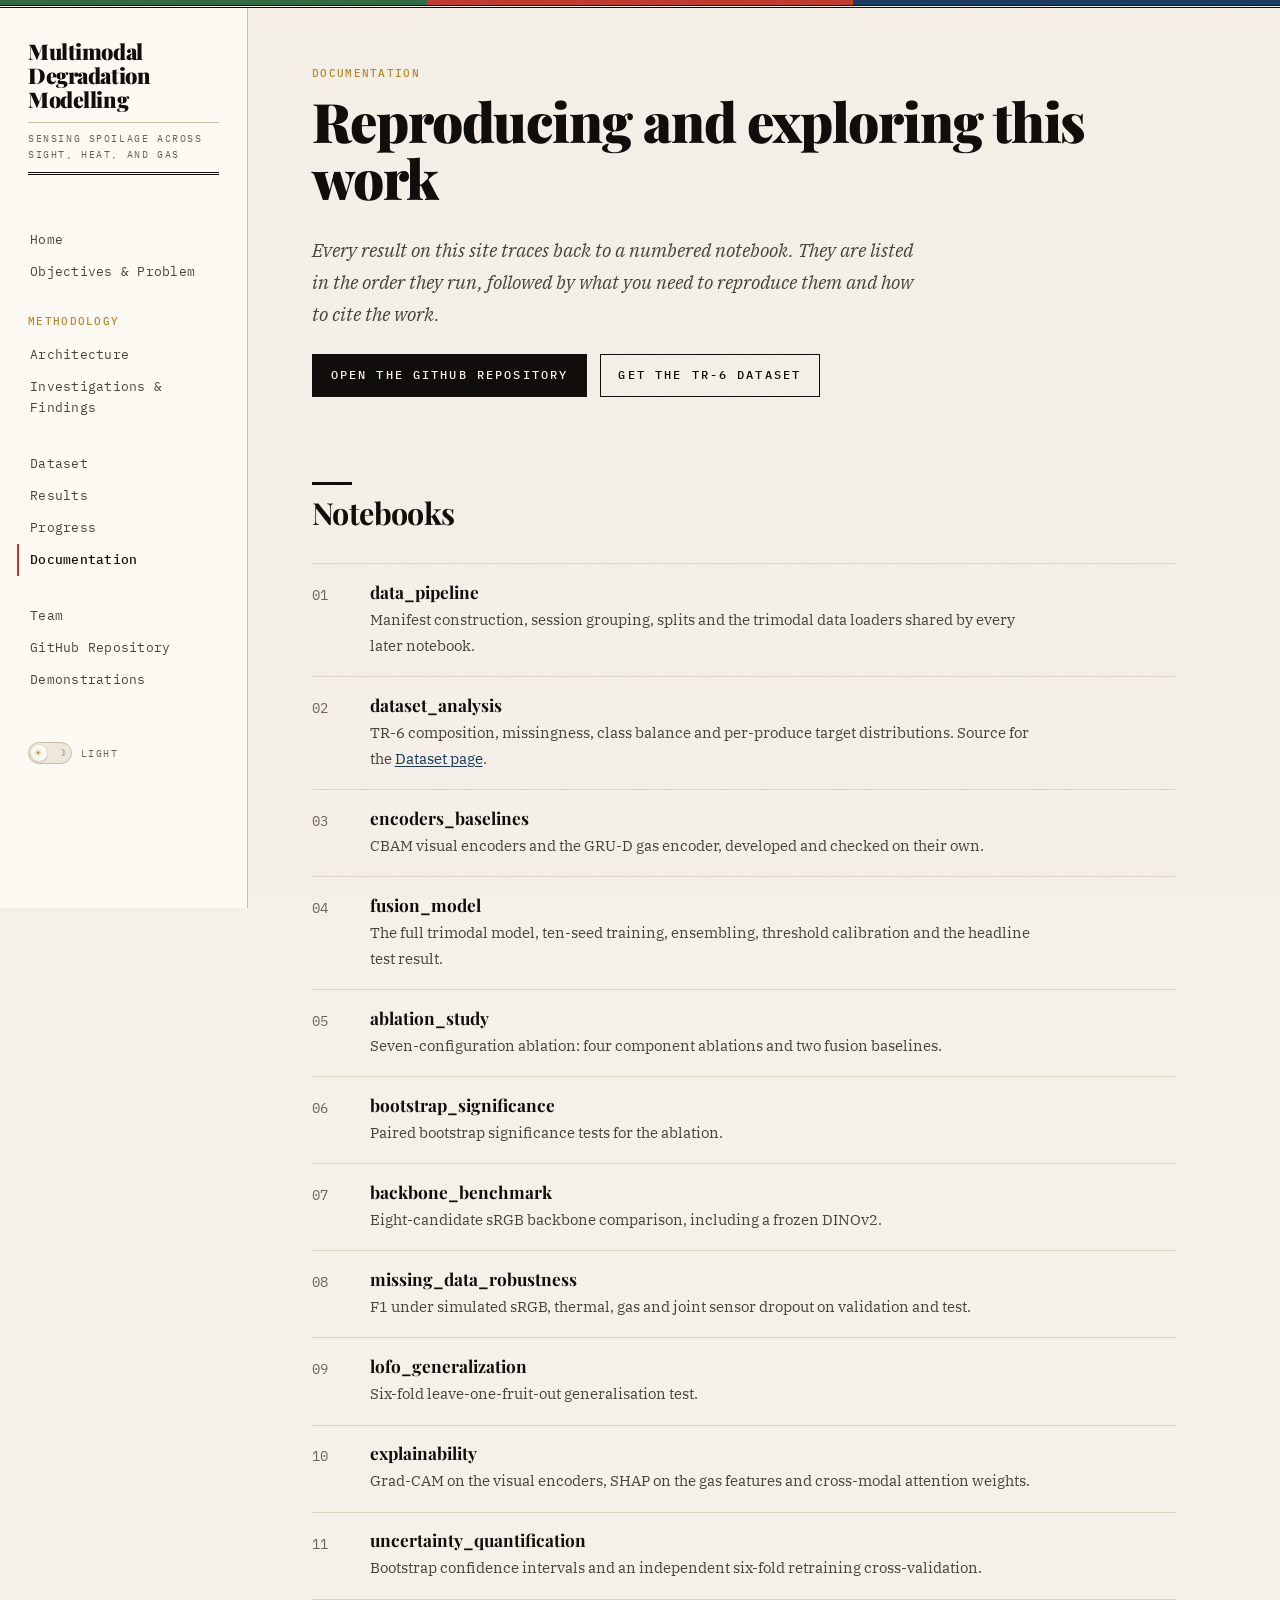
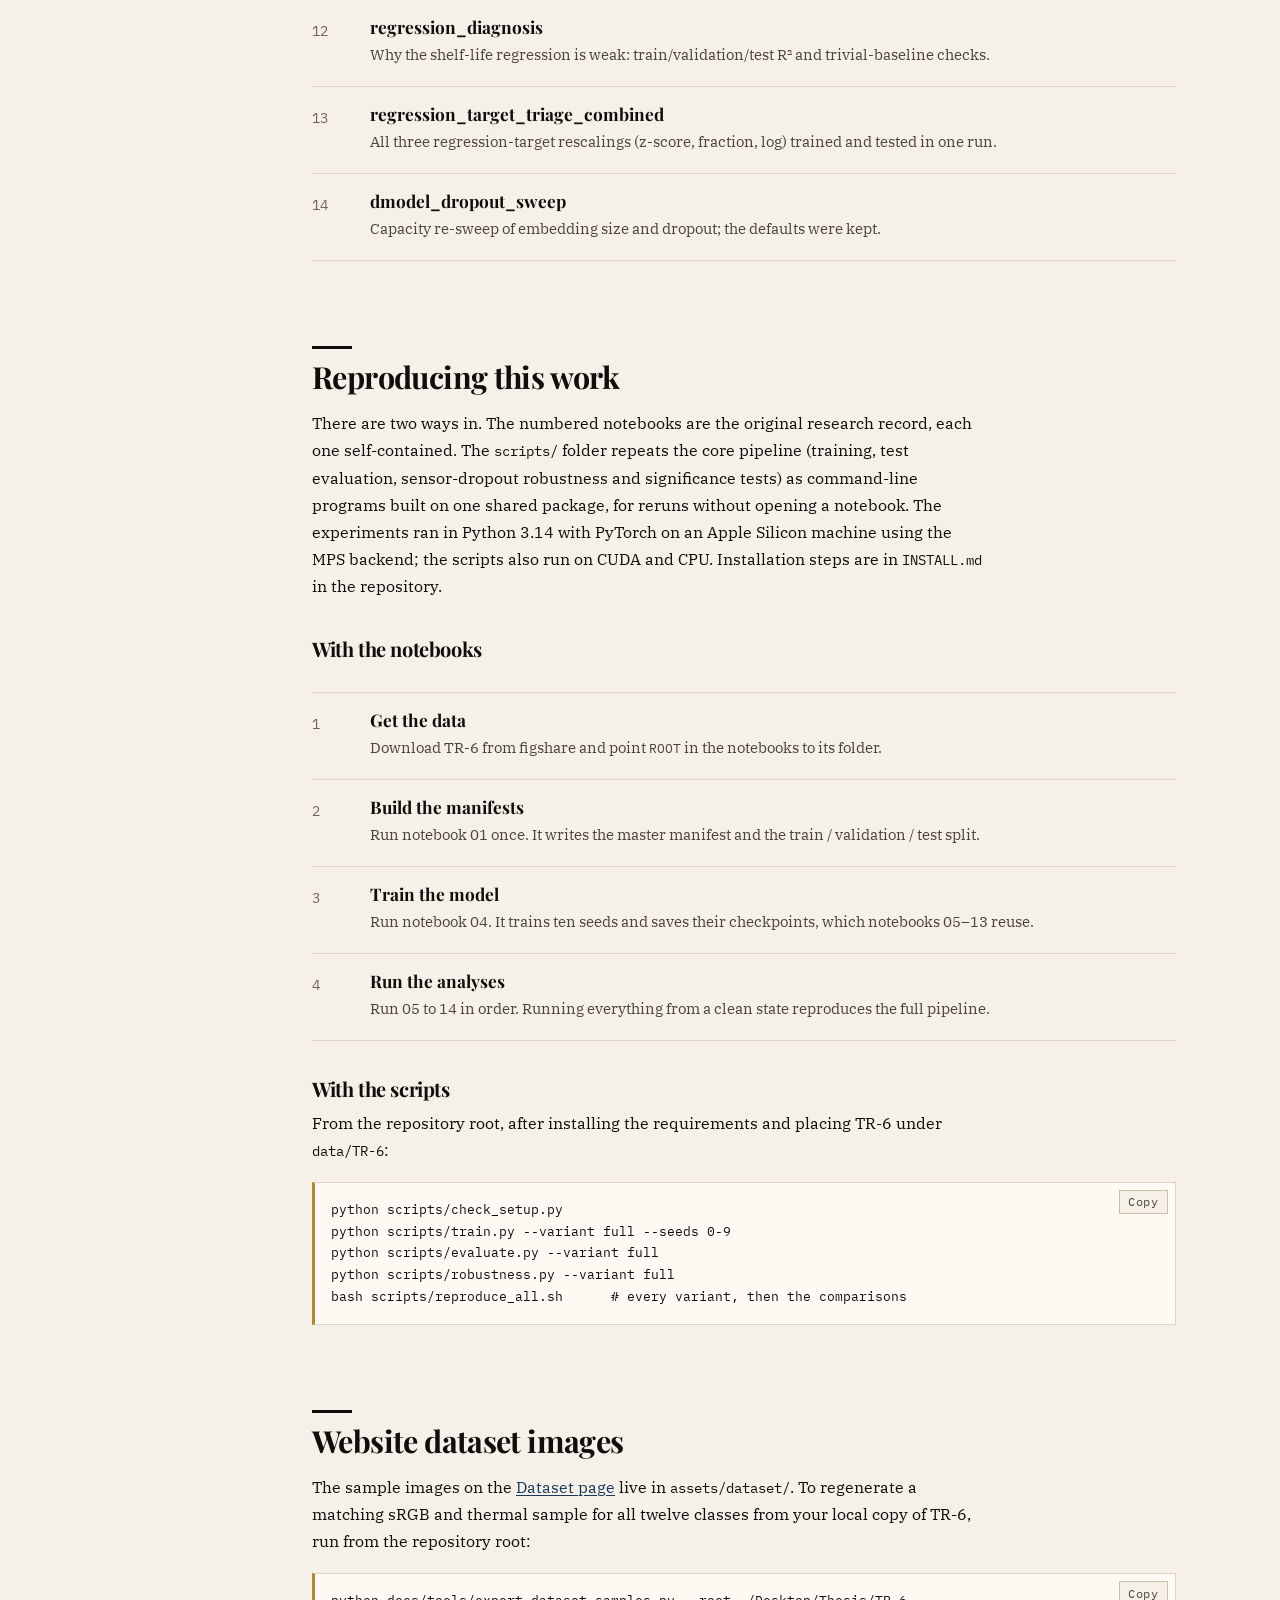
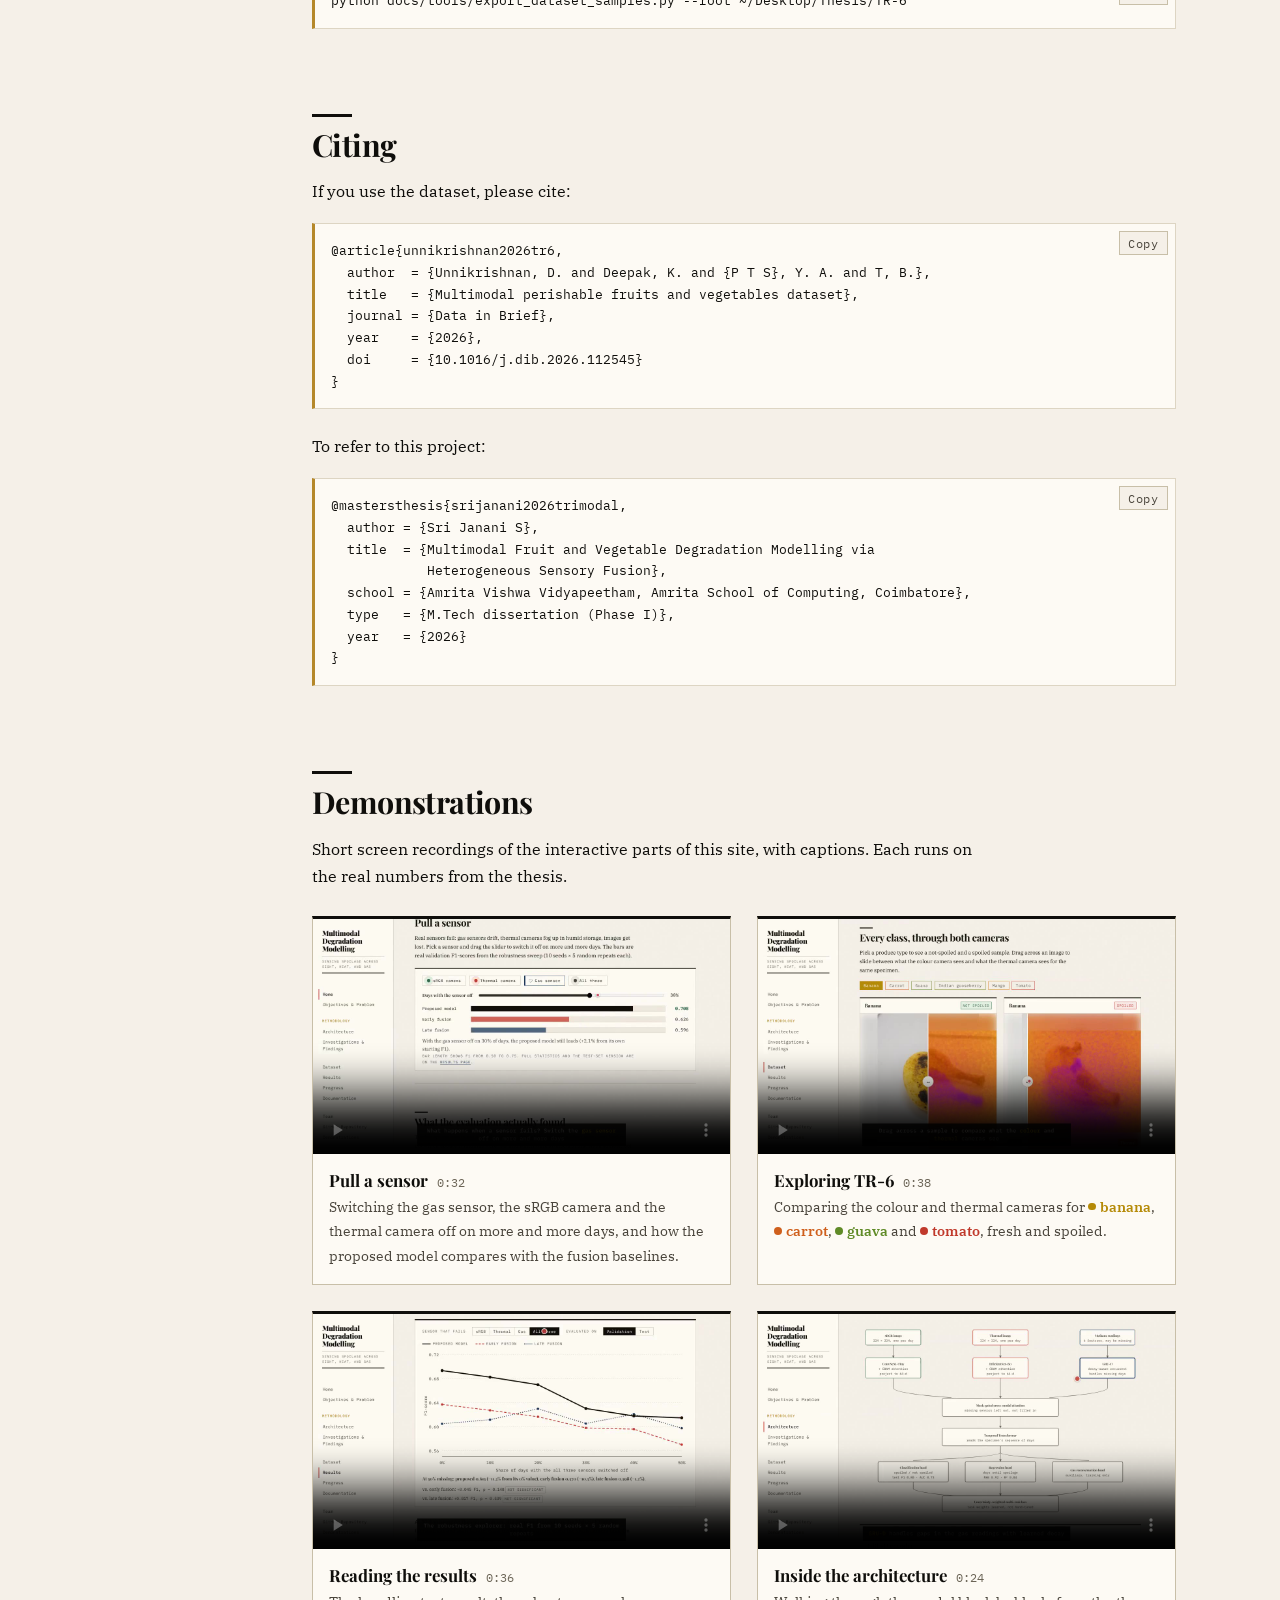
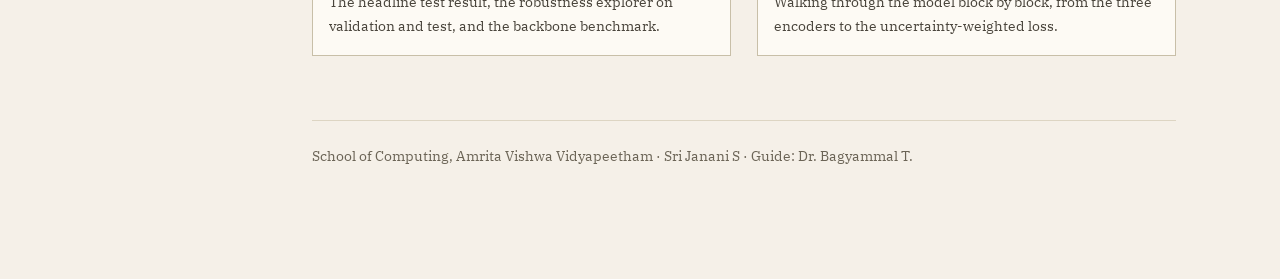
==== commit 95490347: "Remove supporting-notebooks list from the documentation page" ====
--- a/docs/documentation.html
+++ b/docs/documentation.html
@@ -93,12 +93,6 @@
       <li><span class="num">14</span><div><h4>dmodel_dropout_sweep</h4><p>Capacity re-sweep of embedding size and dropout; the defaults were kept.</p></div></li>
     </ol>
 
-    <h3>Supporting notebooks</h3>
-    <ul>
-      <li><strong>no_cbam_test_evaluation</strong>: trains the clean no-CBAM model from scratch and runs its one-time test evaluation.</li>
-      <li><strong>attention_concentration</strong>: the exploratory Grad-CAM concentration measure that first raised the CBAM question. Superseded by the direct test and kept as a record.</li>
-    </ul>
-
     <h2>Reproducing this work</h2>
     <p>
       There are two ways in. The numbered notebooks are the original research record, each one
